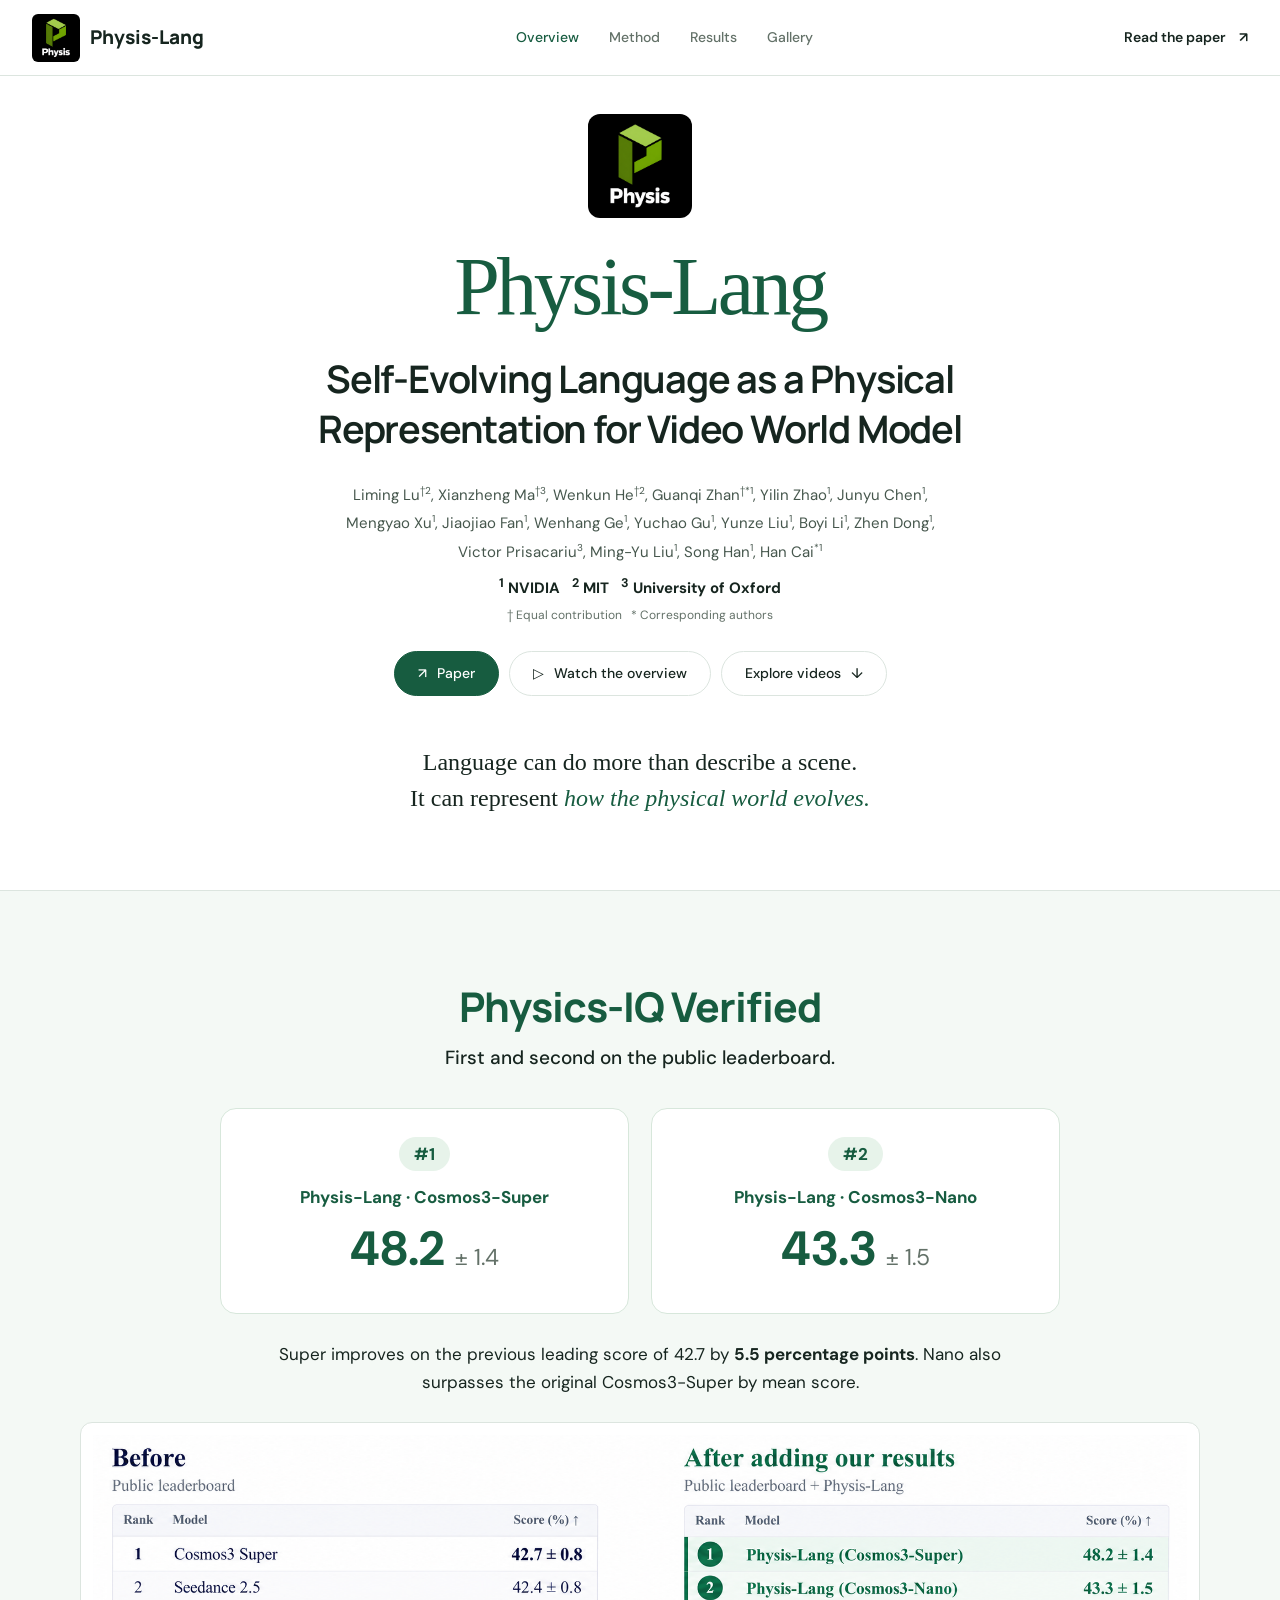
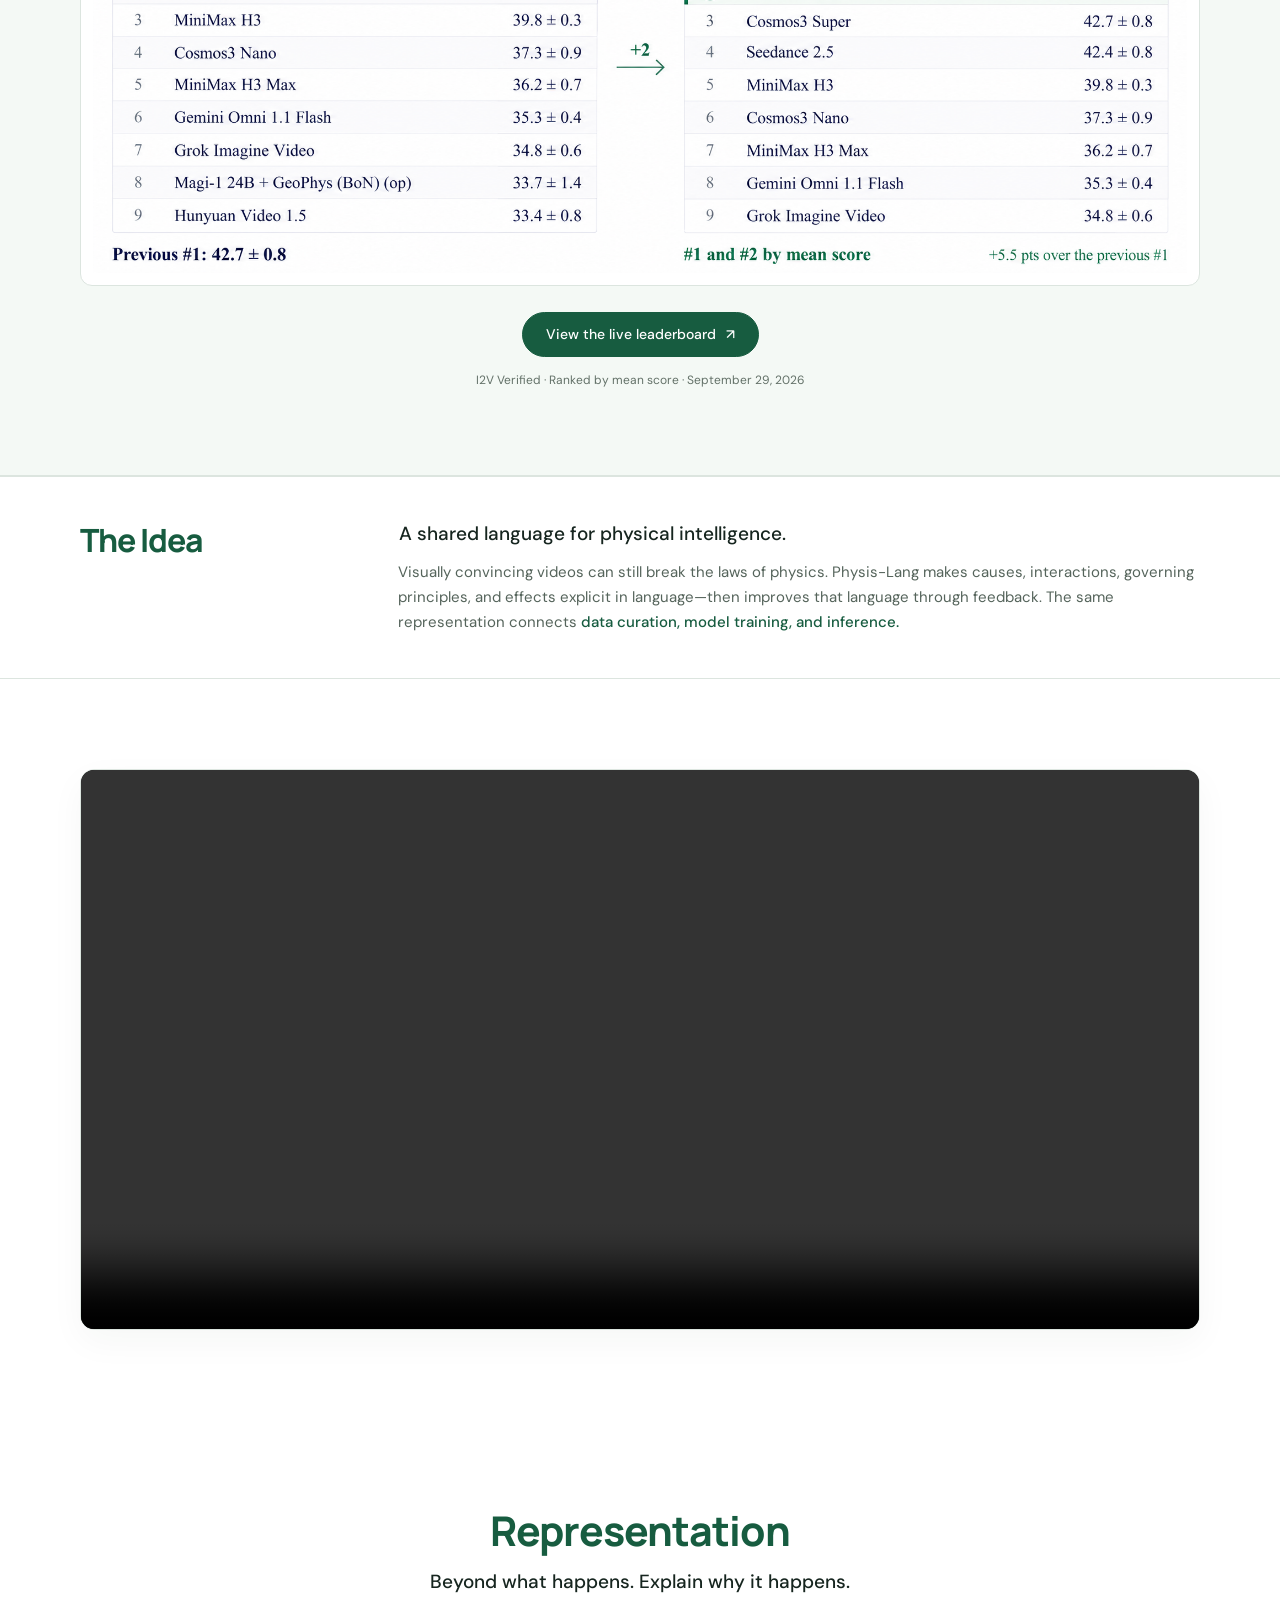
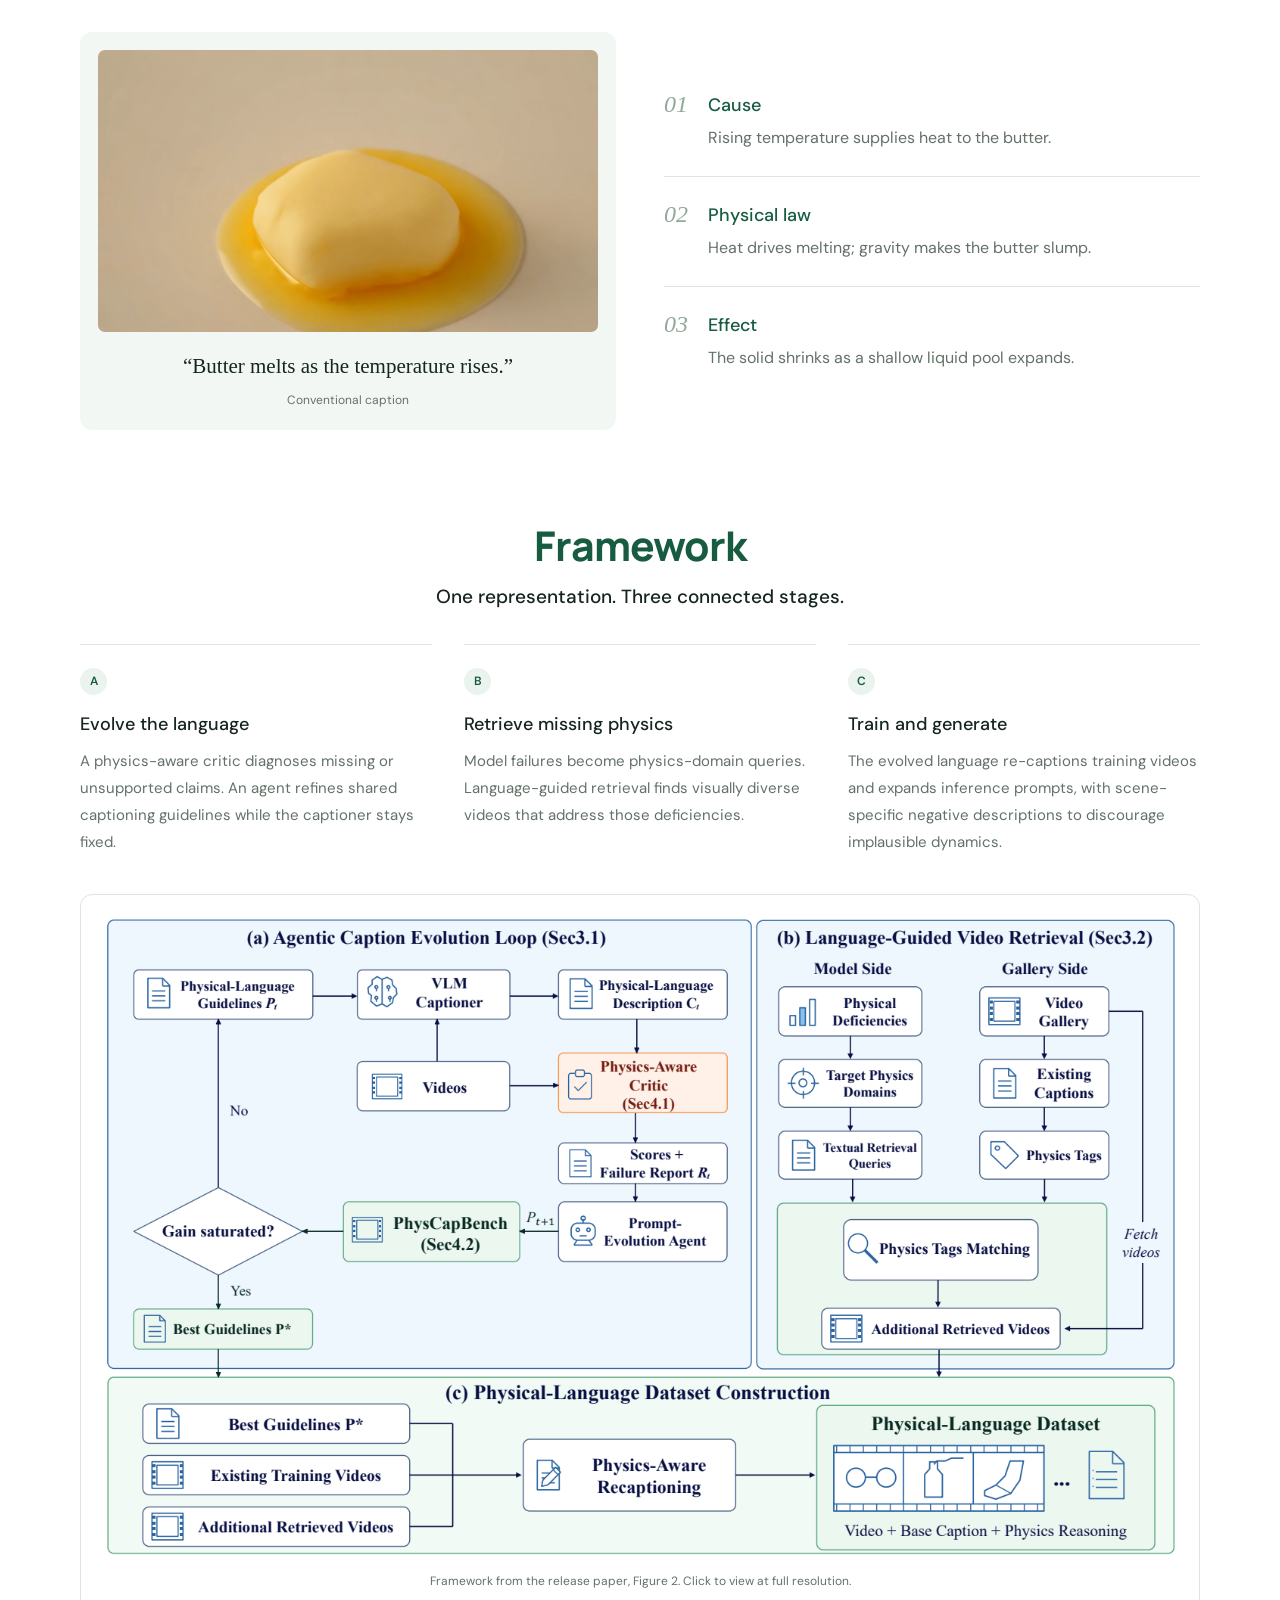
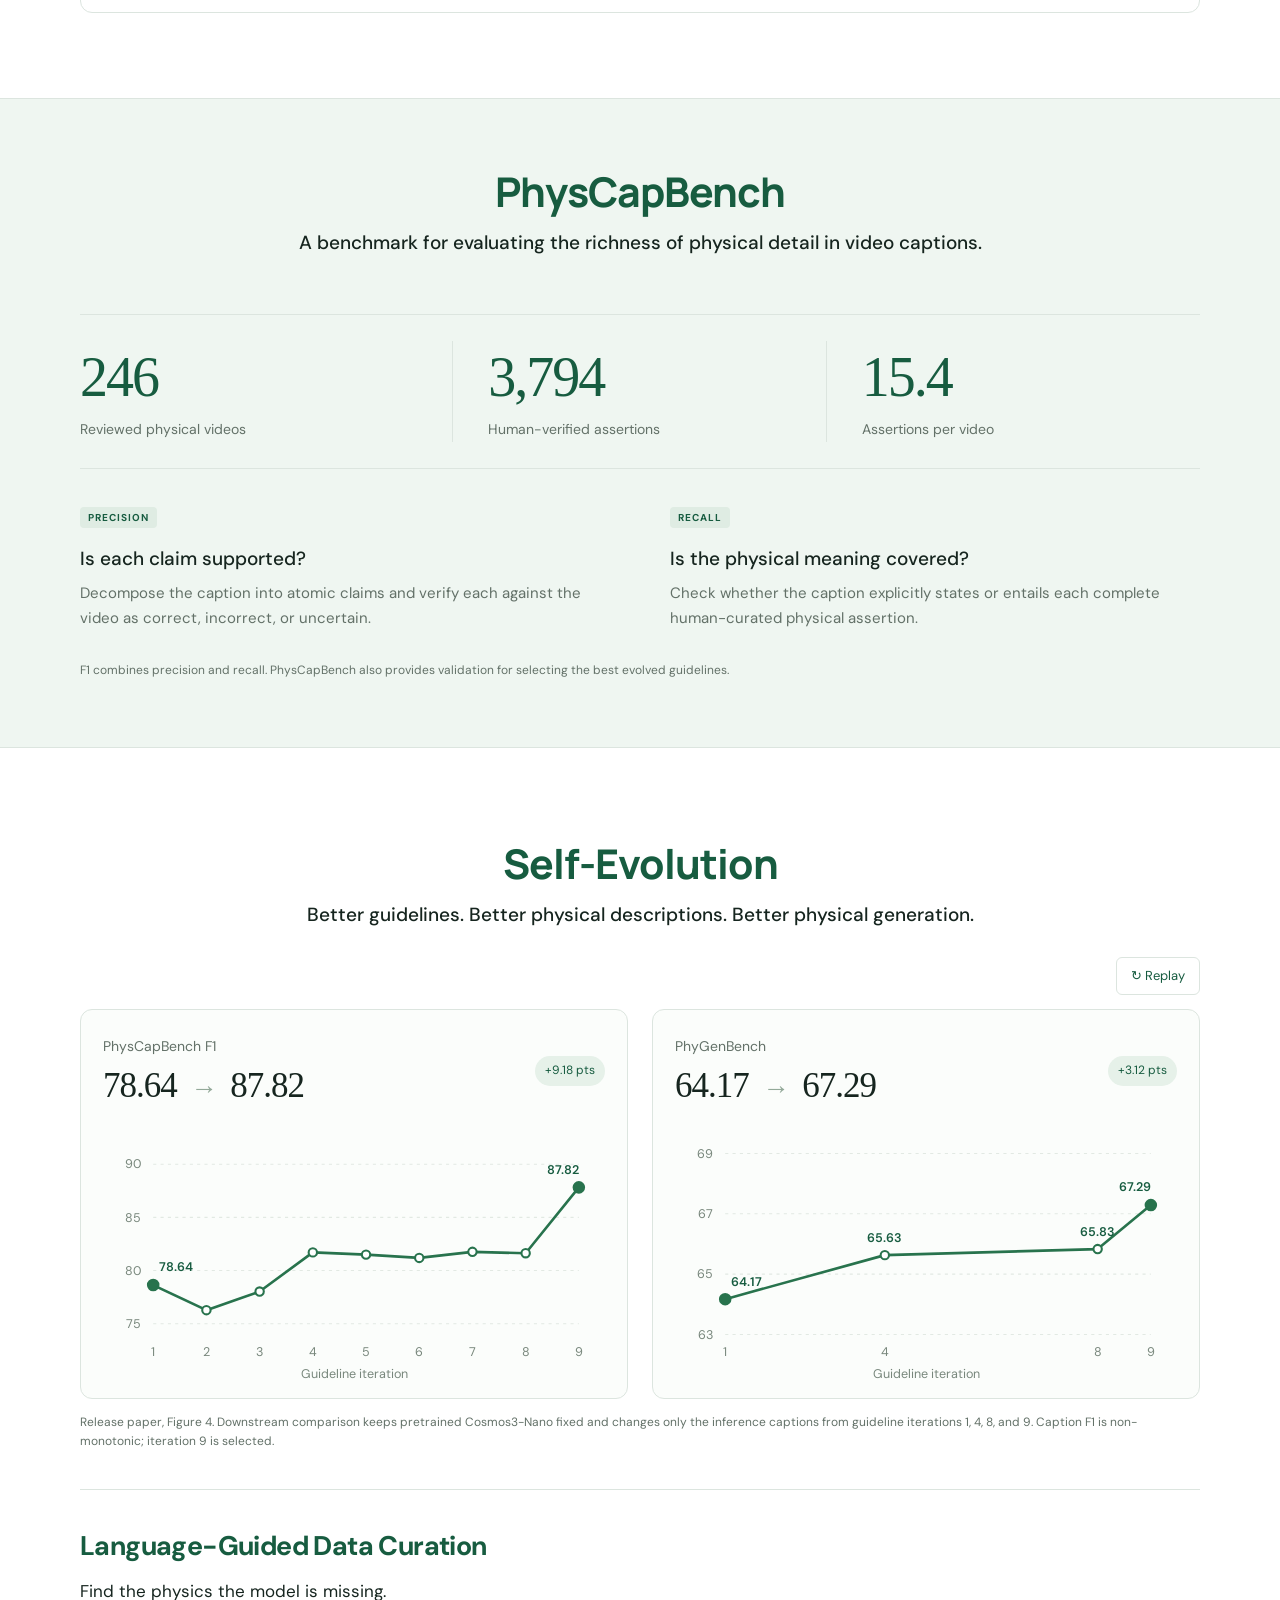
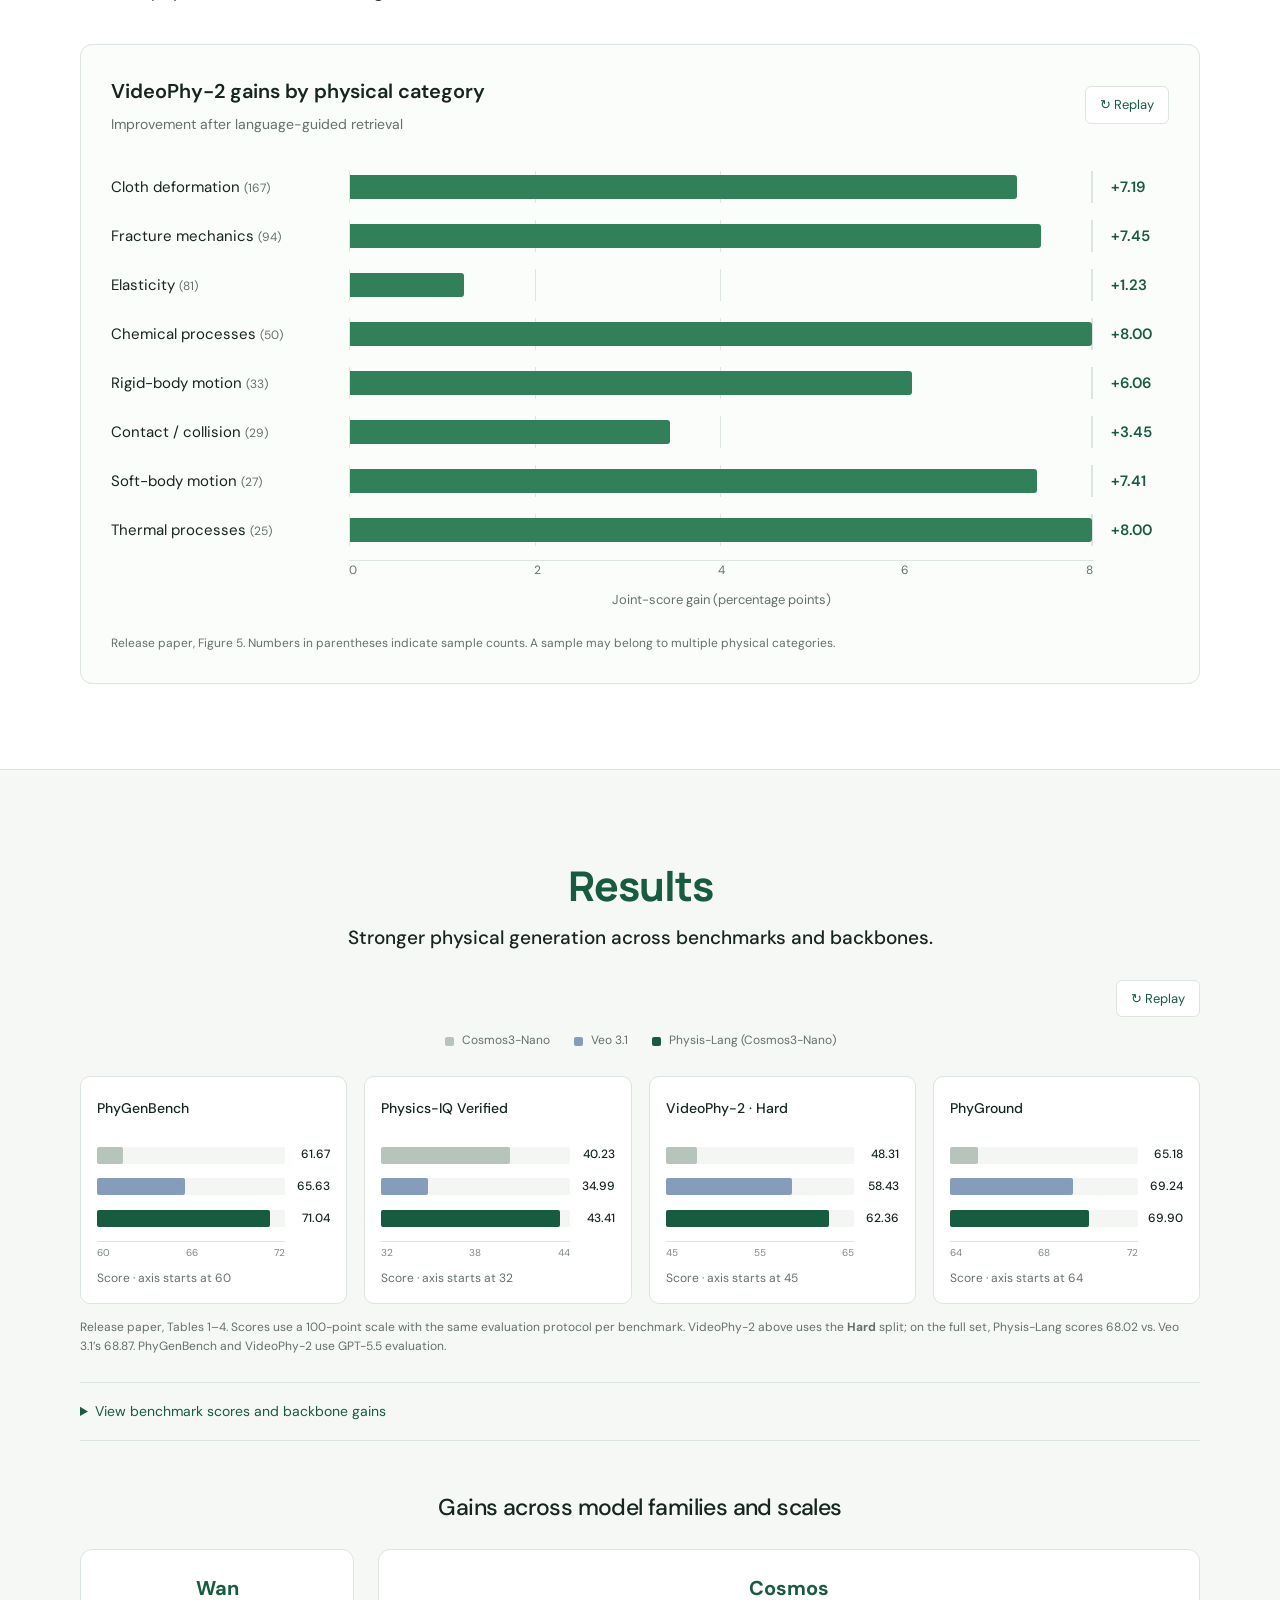
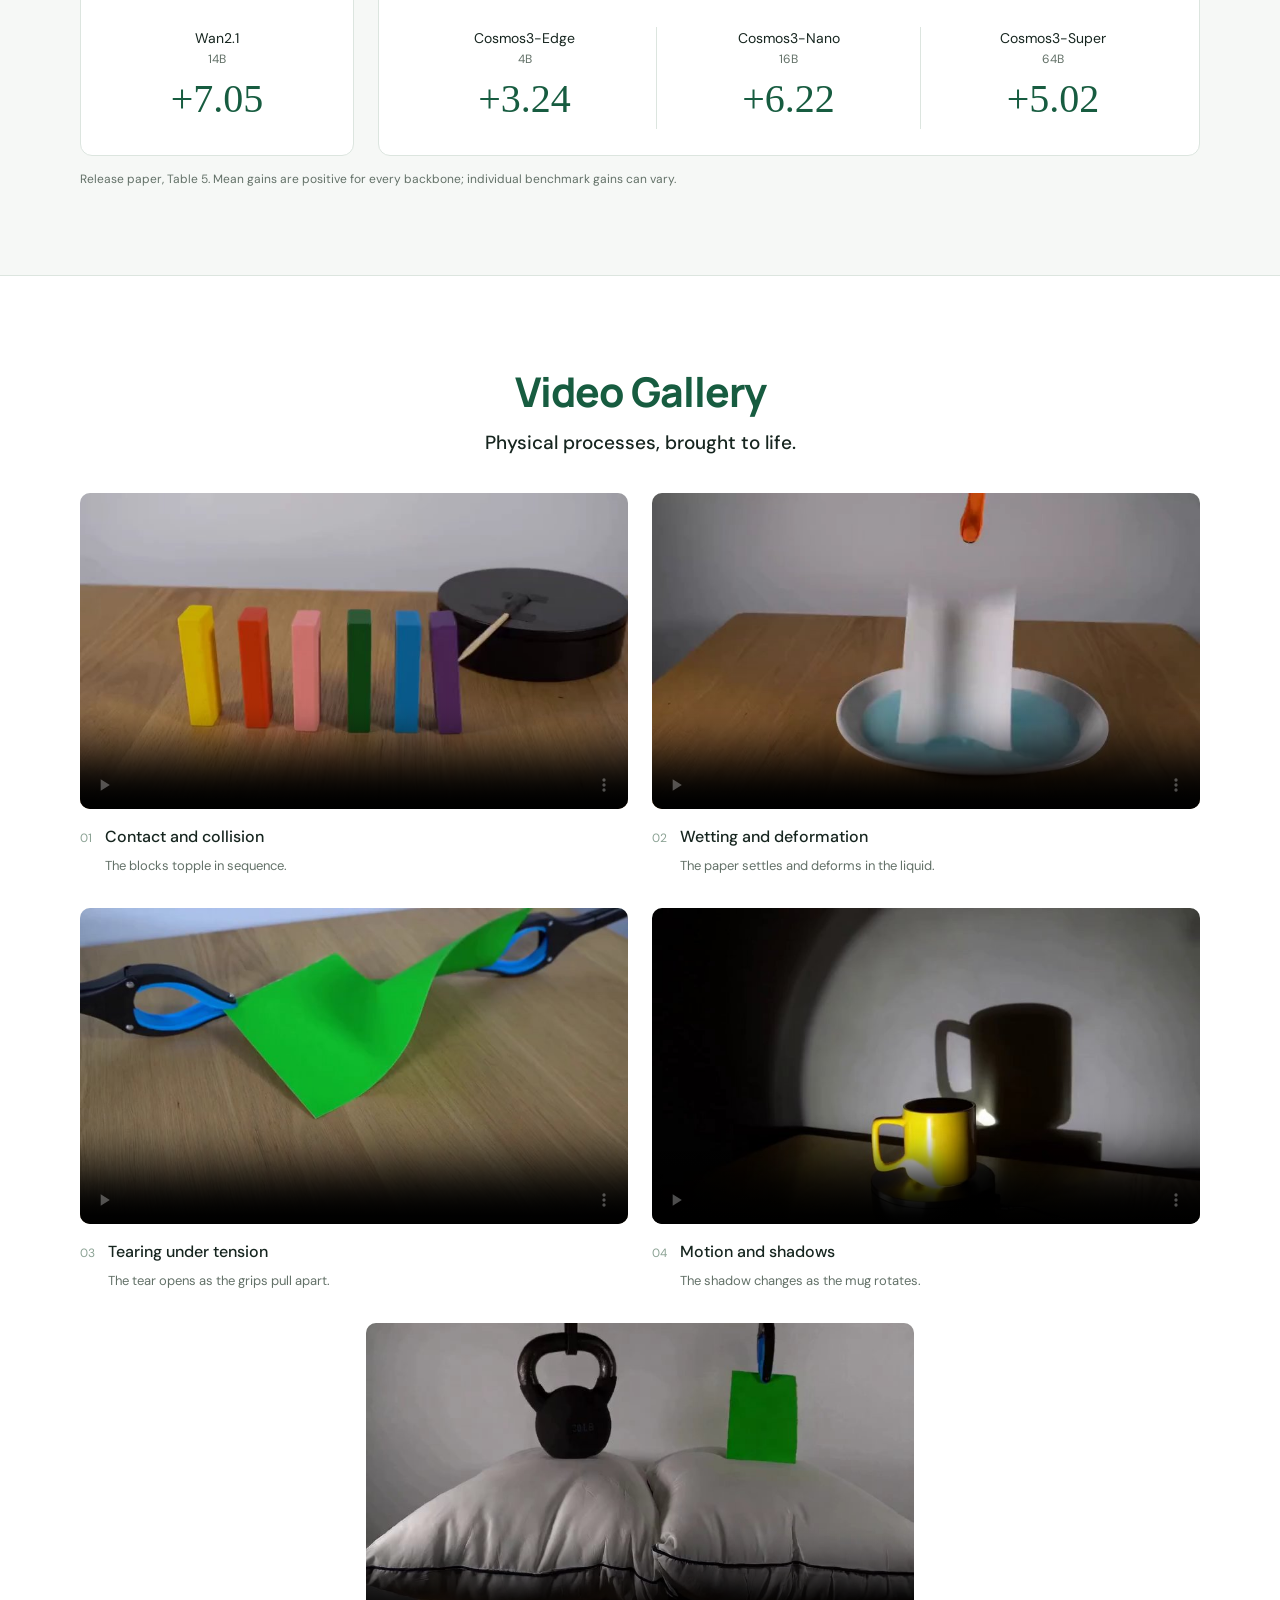
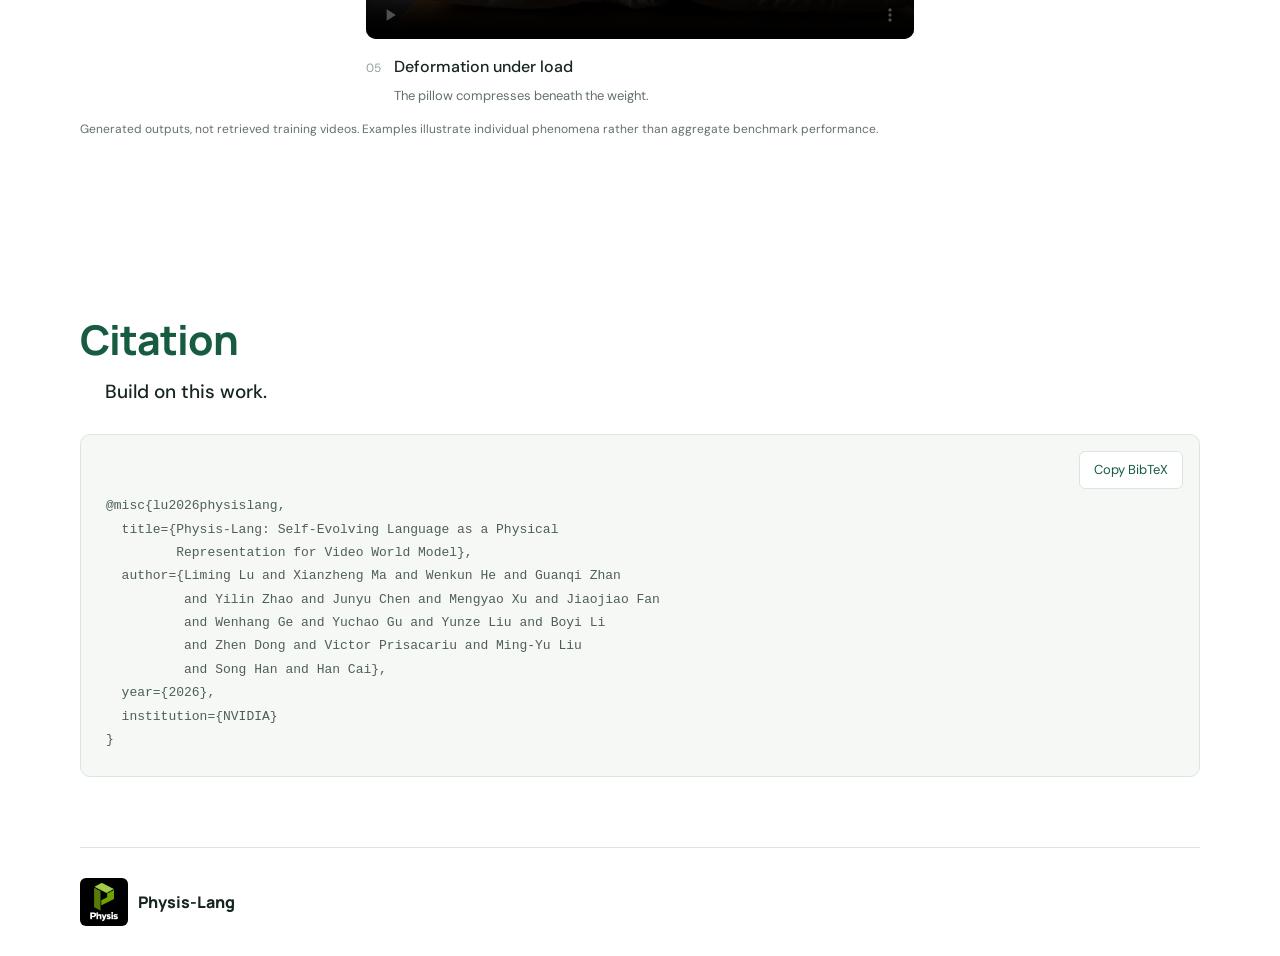
==== index.html @ d587630e "Initialize Physis-Lang project website" ====
<!doctype html>
<html lang="en">
<head>
  <meta charset="utf-8"><meta name="viewport" content="width=device-width,initial-scale=1">
  <title>Physis-Lang | Self-Evolving Language for Video World Models</title>
  <meta name="description" content="Physis-Lang makes physical language a shared, self-evolving representation for data curation, model training, and video generation. Research from NVIDIA.">
  <meta name="theme-color" content="#175c40">
  <link rel="icon" type="image/png" href="assets/physis-logo.png">
  <link rel="stylesheet" href="style.css?v=idea-white-20260929"><script src="site.js?v=mp4-20260929" defer></script>
</head>
<body>
<a class="skip" href="#overview">Skip to content</a>
<header class="topbar"><a class="brand" href="#"><img class="brand-logo" src="assets/physis-logo.png" alt="Physis logo" width="48" height="48"> Physis-Lang</a><nav aria-label="Main navigation"><a href="#overview">Overview</a><a href="#method">Method</a><a href="#results">Results</a><a href="#gallery">Gallery</a></nav><a class="paper-nav" href="assets/Physis-Lang.pdf?v=20260929" target="_blank" rel="noopener">Read the paper <span aria-hidden="true">↗</span></a></header>
<main>
<section class="hero wrap" id="overview">
  <img class="hero-logo" src="assets/physis-logo.png" alt="Physis" width="104" height="104">
  <h1><span>Physis-Lang</span>Self-Evolving Language as a Physical<br class="desktop"> Representation for Video World Model</h1>
  <p class="authors">Liming Lu<sup>†2</sup>, Xianzheng Ma<sup>†3</sup>, Wenkun He<sup>†2</sup>, Guanqi Zhan<sup>†*1</sup>, Yilin Zhao<sup>1</sup>, Junyu Chen<sup>1</sup>,<br class="desktop"> Mengyao Xu<sup>1</sup>, Jiaojiao Fan<sup>1</sup>, Wenhang Ge<sup>1</sup>, Yuchao Gu<sup>1</sup>, Yunze Liu<sup>1</sup>, Boyi Li<sup>1</sup>, Zhen Dong<sup>1</sup>,<br class="desktop"> Victor Prisacariu<sup>3</sup>, Ming-Yu Liu<sup>1</sup>, Song Han<sup>1</sup>, Han Cai<sup>*1</sup></p>
  <p class="affiliation"><sup>1</sup> NVIDIA &nbsp; <sup>2</sup> MIT &nbsp; <sup>3</sup> University of Oxford <span>† Equal contribution &nbsp; * Corresponding authors</span></p>
  <div class="hero-actions"><a class="button primary" href="assets/Physis-Lang.pdf?v=20260929" target="_blank" rel="noopener"><span aria-hidden="true">↗</span> Paper</a><a class="button" href="#demo"><span aria-hidden="true">▷</span> Watch the overview</a><a class="button" href="#gallery">Explore videos <span aria-hidden="true">↓</span></a></div>
  <p class="hero-thesis">Language can do more than describe a scene.<br>It can represent <em>how the physical world evolves.</em></p>
</section>
<section class="leaderboard-band" id="leaderboard"><div class="wrap section">
  <div class="section-heading"><h2>Physics-IQ Verified</h2><p class="section-subtitle">First and second on the public leaderboard.</p></div>
  <div class="leaderboard-scores">
    <article><span class="leaderboard-rank">#1</span><h3>Physis-Lang · Cosmos3-Super</h3><p class="leaderboard-score">48.2 <span>± 1.4</span></p></article>
    <article><span class="leaderboard-rank">#2</span><h3>Physis-Lang · Cosmos3-Nano</h3><p class="leaderboard-score">43.3 <span>± 1.5</span></p></article>
  </div>
  <p class="leaderboard-summary">Super improves on the previous leading score of 42.7 by <strong>5.5 percentage points</strong>. Nano also surpasses the original Cosmos3-Super by mean score.</p>
  <figure class="leaderboard-figure"><a href="assets/leaderboard-comparison.png" target="_blank" rel="noopener" aria-label="Open the full-size leaderboard comparison"><img src="assets/leaderboard-comparison.png" alt="Before and after leaderboard comparison: Physis-Lang Cosmos3-Super scores 48.2 ± 1.4 and Cosmos3-Nano scores 43.3 ± 1.5, taking the top two places ahead of Cosmos3 Super, Seedance 2.5, and MiniMax H3." width="1983" height="793" loading="lazy"></a></figure>
  <div class="leaderboard-link"><a class="button primary" href="https://physics-iq-verified.anates.ai/" target="_blank" rel="noopener">View the live leaderboard <span aria-hidden="true">↗</span></a><p class="caption">I2V Verified · Ranked by mean score · September 29, 2026</p></div>
</div></section>
<section class="intro-band"><div class="wrap intro-grid"><h2>The Idea</h2><div><p class="section-subtitle">A shared language for physical intelligence.</p><p>Visually convincing videos can still break the laws of physics. Physis-Lang makes causes, interactions, governing principles, and effects explicit in language—then improves that language through feedback. The same representation connects <strong>data curation, model training, and inference.</strong></p></div></div></section>

<section class="section wrap" id="demo">
  <div class="demo-player" id="demo-player">
    <video id="demo-video" controls playsinline preload="metadata" style="display:block;width:100%;height:auto;background:#000" aria-label="Physis-Lang demo video">
      <source src="assets/intro_video.mp4" type="video/mp4">
      Your browser does not support embedded video. <a href="assets/intro_video.mp4">Download the demo video</a>.
    </video>
  </div>
</section>

<section class="section wrap" id="method">
  <div class="section-heading"><h2>Representation</h2><p class="section-subtitle">Beyond what happens. <em>Explain why it happens.</em></p></div>
  <div class="reasoning-grid"><div class="reasoning-visual"><img src="assets/derived/ours_f096.jpg" alt="Generated butter softening and spreading as it melts" width="832" height="480" loading="lazy"><p>“Butter melts as the temperature rises.”</p><span>Conventional caption</span></div><div class="reasoning-steps"><article><span class="step-number">01</span><div><h3>Cause</h3><p>Rising temperature supplies heat to the butter.</p></div></article><article><span class="step-number">02</span><div><h3>Physical law</h3><p>Heat drives melting; gravity makes the butter slump.</p></div></article><article><span class="step-number">03</span><div><h3>Effect</h3><p>The solid shrinks as a shallow liquid pool expands.</p></div></article></div></div>
  <div class="method-overview"><div class="section-heading compact"><h2>Framework</h2><p class="section-subtitle">One representation. Three connected stages.</p></div><div class="three-columns"><article><span class="mini-index">A</span><h3>Evolve the language</h3><p>A physics-aware critic diagnoses missing or unsupported claims. An agent refines shared captioning guidelines while the captioner stays fixed.</p></article><article><span class="mini-index">B</span><h3>Retrieve missing physics</h3><p>Model failures become physics-domain queries. Language-guided retrieval finds visually diverse videos that address those deficiencies.</p></article><article><span class="mini-index">C</span><h3>Train and generate</h3><p>The evolved language re-captions training videos and expands inference prompts, with scene-specific negative descriptions to discourage implausible dynamics.</p></article></div>
  <figure class="paper-figure"><a href="assets/method.png" target="_blank" rel="noopener" aria-label="Open full-resolution method figure"><img src="assets/method.png" width="1424" height="850" alt="Physis-Lang method: caption evolution loop, physics-tag retrieval, and dataset construction using the best guidelines" loading="lazy"></a><figcaption>Framework from the release paper, Figure 2. Click to view at full resolution.</figcaption></figure></div>
</section>

<section class="benchmark-band" id="benchmark"><div class="wrap"><div class="benchmark-heading"><div><h2>PhysCapBench</h2><p class="section-subtitle">A benchmark for evaluating the richness of physical detail in video captions.</p></div></div><div class="benchmark-stats"><div><strong>246</strong><span>Reviewed physical videos</span></div><div><strong>3,794</strong><span>Human-verified assertions</span></div><div><strong>15.4</strong><span>Assertions per video</span></div></div><div class="critic-grid"><article><span class="tag">PRECISION</span><h3>Is each claim supported?</h3><p>Decompose the caption into atomic claims and verify each against the video as correct, incorrect, or uncertain.</p></article><article><span class="tag">RECALL</span><h3>Is the physical meaning covered?</h3><p>Check whether the caption explicitly states or entails each complete human-curated physical assertion.</p></article></div><p class="caption">F1 combines precision and recall. PhysCapBench also provides validation for selecting the best evolved guidelines.</p></div></section>

<section class="section wrap" id="evolution"><div class="section-heading"><h2>Self-Evolution</h2><p class="section-subtitle">Better guidelines. Better physical descriptions. Better physical generation.</p></div>
  <div class="chart-replay"><button class="small-button" id="replay-evolution" type="button" aria-label="Replay Self-Evolution charts">↻ Replay</button></div>
  <div class="chart-grid"><article class="chart-card"><div class="chart-heading"><div><p>PhysCapBench F1</p><h3>78.64 <span>→</span> 87.82</h3></div><span class="gain">+9.18 pts</span></div><div id="caption-chart"></div></article><article class="chart-card"><div class="chart-heading"><div><p>PhyGenBench</p><h3>64.17 <span>→</span> 67.29</h3></div><span class="gain">+3.12 pts</span></div><div id="generation-chart"></div></article></div>
  <p class="caption">Release paper, Figure 4. Downstream comparison keeps pretrained Cosmos3-Nano fixed and changes only the inference captions from guideline iterations 1, 4, 8, and 9. Caption F1 is non-monotonic; iteration 9 is selected.</p>
  <div class="retrieval-strip"><div><h3>Language-Guided Data Curation</h3><p class="section-subtitle">Find the physics the model is missing.</p></div></div>
  <figure class="retrieval-chart" id="retrieval-chart">
    <div class="retrieval-chart-heading"><div><h4>VideoPhy-2 gains by physical category</h4><p>Improvement after language-guided retrieval</p></div><button class="small-button" type="button" id="replay-retrieval">↻ Replay</button></div>
    <div class="category-rows">
      <div class="category-row" style="--order:0" aria-label="Cloth deformation, 167 samples: gain 7.19 percentage points"><span>Cloth deformation <small>(167)</small></span><div class="category-track"><i style="--value:89.875%"></i></div><strong>+7.19</strong></div>
      <div class="category-row" style="--order:1" aria-label="Fracture mechanics, 94 samples: gain 7.45 percentage points"><span>Fracture mechanics <small>(94)</small></span><div class="category-track"><i style="--value:93.125%"></i></div><strong>+7.45</strong></div>
      <div class="category-row" style="--order:2" aria-label="Elasticity, 81 samples: gain 1.23 percentage points"><span>Elasticity <small>(81)</small></span><div class="category-track"><i style="--value:15.375%"></i></div><strong>+1.23</strong></div>
      <div class="category-row" style="--order:3" aria-label="Chemical processes, 50 samples: gain 8.00 percentage points"><span>Chemical processes <small>(50)</small></span><div class="category-track"><i style="--value:100%"></i></div><strong>+8.00</strong></div>
      <div class="category-row" style="--order:4" aria-label="Rigid-body motion, 33 samples: gain 6.06 percentage points"><span>Rigid-body motion <small>(33)</small></span><div class="category-track"><i style="--value:75.75%"></i></div><strong>+6.06</strong></div>
      <div class="category-row" style="--order:5" aria-label="Contact and collision, 29 samples: gain 3.45 percentage points"><span>Contact / collision <small>(29)</small></span><div class="category-track"><i style="--value:43.125%"></i></div><strong>+3.45</strong></div>
      <div class="category-row" style="--order:6" aria-label="Soft-body motion, 27 samples: gain 7.41 percentage points"><span>Soft-body motion <small>(27)</small></span><div class="category-track"><i style="--value:92.625%"></i></div><strong>+7.41</strong></div>
      <div class="category-row" style="--order:7" aria-label="Thermal processes, 25 samples: gain 8.00 percentage points"><span>Thermal processes <small>(25)</small></span><div class="category-track"><i style="--value:100%"></i></div><strong>+8.00</strong></div>
    </div>
    <div class="category-axis" aria-hidden="true"><span>0</span><span>2</span><span>4</span><span>6</span><span>8</span></div>
    <p class="category-axis-label">Joint-score gain (percentage points)</p>
    <figcaption>Release paper, Figure 5. Numbers in parentheses indicate sample counts. A sample may belong to multiple physical categories.</figcaption>
  </figure>
</section>

<section class="results-band" id="results"><div class="wrap section"><div class="section-heading"><h2>Results</h2><p class="section-subtitle">Stronger physical generation across benchmarks and backbones.</p></div>
  <div class="chart-replay"><button class="small-button" id="replay-results" type="button" aria-label="Replay Results charts">↻ Replay</button></div>
  <div class="result-legend"><span><i class="legend-baseline"></i>Cosmos3-Nano</span><span><i class="legend-veo"></i>Veo 3.1</span><span><i class="legend-ours"></i>Physis-Lang (Cosmos3-Nano)</span></div><div class="result-bars" id="result-bars"></div>
  <p class="caption">Release paper, Tables 1–4. Scores use a 100-point scale with the same evaluation protocol per benchmark. VideoPhy-2 above uses the <strong>Hard</strong> split; on the full set, Physis-Lang scores 68.02 vs. Veo 3.1’s 68.87. PhyGenBench and VideoPhy-2 use GPT-5.5 evaluation.</p>
  <details class="results-details"><summary>View benchmark scores and backbone gains</summary><div class="table-scroll"><table><caption>Physical generation benchmark scores · higher is better</caption><thead><tr><th scope="col">Model</th><th scope="col">PhyGenBench</th><th scope="col">Physics-IQ<br>Verified</th><th scope="col">VideoPhy-2<br>All / Hard</th><th scope="col">PhyGround</th></tr></thead><tbody><tr><th scope="row">Cosmos3-Nano</th><td>61.67</td><td>40.23</td><td>60.41 / 48.31</td><td>65.18</td></tr><tr><th scope="row">Veo 3.1</th><td>65.63</td><td>34.99</td><td>68.87 / 58.43</td><td>69.24</td></tr><tr class="highlight"><th scope="row">Physis-Lang (Cosmos3-Nano)</th><td>71.04</td><td>43.41</td><td>68.02 / 62.36</td><td>69.90</td></tr></tbody></table></div></details>
  <div class="backbone-heading"><h3>Gains across model families and scales</h3></div><div class="backbone-families"><section class="model-family wan-family" aria-labelledby="wan-family-title"><h4 id="wan-family-title">Wan</h4><div class="family-models"><div><span>Wan2.1</span><small>14B</small><strong>+7.05</strong></div></div></section><section class="model-family cosmos-family" aria-labelledby="cosmos-family-title"><h4 id="cosmos-family-title">Cosmos</h4><div class="family-models"><div><span>Cosmos3-Edge</span><small>4B</small><strong>+3.24</strong></div><div><span>Cosmos3-Nano</span><small>16B</small><strong>+6.22</strong></div><div><span>Cosmos3-Super</span><small>64B</small><strong>+5.02</strong></div></div></section></div><p class="caption">Release paper, Table 5. Mean gains are positive for every backbone; individual benchmark gains can vary.</p>
</div></section>

<section class="section wrap" id="gallery"><div class="section-heading"><h2>Video Gallery</h2><p class="section-subtitle">Physical processes, brought to life.</p></div><div class="gallery-grid">
<figure><video controls muted playsinline loop preload="metadata" poster="assets/gallery-1.jpg" src="assets/showcase/Ours_Cosmos3-Nano_12.mp4" aria-label="Generated sequential contact and collision of wooden blocks"></video><figcaption><span class="gallery-index">01</span><div><h3>Contact and collision</h3><p>The blocks topple in sequence.</p></div></figcaption></figure>
<figure><video controls muted playsinline loop preload="metadata" poster="assets/gallery-2.jpg" src="assets/showcase/Ours_Cosmos3-Nano_14.mp4" aria-label="Generated paper wetting and deforming in liquid"></video><figcaption><span class="gallery-index">02</span><div><h3>Wetting and deformation</h3><p>The paper settles and deforms in the liquid.</p></div></figcaption></figure>
<figure><video controls muted playsinline loop preload="metadata" poster="assets/gallery-3.jpg" src="assets/showcase/Ours_Cosmos3-Super_15.mp4" aria-label="Generated green paper tearing as two grips pull apart"></video><figcaption><span class="gallery-index">03</span><div><h3>Tearing under tension</h3><p>The tear opens as the grips pull apart.</p></div></figcaption></figure>
<figure><video controls muted playsinline loop preload="metadata" poster="assets/gallery-4.jpg" src="assets/showcase/Ours_Cosmos3-Super_16.mp4" aria-label="Generated shadow moving as a yellow mug rotates"></video><figcaption><span class="gallery-index">04</span><div><h3>Motion and shadows</h3><p>The shadow changes as the mug rotates.</p></div></figcaption></figure>
<figure><video controls muted playsinline loop preload="metadata" poster="assets/gallery-5.jpg" src="assets/showcase/Ours_Wan2.1-14B_18.mp4" aria-label="Generated pillow compression under a kettlebell"></video><figcaption><span class="gallery-index">05</span><div><h3>Deformation under load</h3><p>The pillow compresses beneath the weight.</p></div></figcaption></figure>
</div><p class="caption">Generated outputs, not retrieved training videos. Examples illustrate individual phenomena rather than aggregate benchmark performance.</p></section>

<section class="section wrap citation-section" id="citation"><div class="section-heading compact"><h2>Citation</h2><p class="section-subtitle">Build on this work.</p></div><div class="citation-box"><button class="small-button" id="copy-citation" type="button">Copy BibTeX</button><pre id="bibtex">@misc{lu2026physislang,
  title={Physis-Lang: Self-Evolving Language as a Physical
         Representation for Video World Model},
  author={Liming Lu and Xianzheng Ma and Wenkun He and Guanqi Zhan
          and Yilin Zhao and Junyu Chen and Mengyao Xu and Jiaojiao Fan
          and Wenhang Ge and Yuchao Gu and Yunze Liu and Boyi Li
          and Zhen Dong and Victor Prisacariu and Ming-Yu Liu
          and Song Han and Han Cai},
  year={2026},
  institution={NVIDIA}
}</pre><span id="copy-status" class="sr-only" role="status"></span></div></section>
</main>
<footer class="wrap"><a class="brand" href="#"><img class="brand-logo" src="assets/physis-logo.png" alt="Physis logo" width="48" height="48"> Physis-Lang</a></footer>
</body></html>
---- style.css ----
@import url('https://fonts.googleapis.com/css2?family=DM+Sans:wght@400;500;600;700&family=Manrope:wght@400;500;600;650;700;750;800&display=swap');
:root{--ink:#16251f;--green:#175c40;--bright:#76b900;--soft:#f2f7f4;--muted:#637168;--line:#dce5df;--serif:Georgia,'Times New Roman',serif}
*{box-sizing:border-box}html{scroll-behavior:smooth;scroll-padding-top:90px}body{margin:0;background:#fff;color:var(--ink);font-family:'DM Sans',Arial,sans-serif;font-size:17px;line-height:1.65}a{color:inherit}button,input{font:inherit}button,a{-webkit-tap-highlight-color:transparent}button{cursor:pointer}a:focus-visible,button:focus-visible,input:focus-visible{outline:3px solid #72a77c;outline-offset:5px}.wrap{width:min(1120px,calc(100% - 64px));margin-inline:auto}.skip{position:fixed;top:-100px;z-index:100;background:white;padding:12px}.skip:focus{top:0}.topbar{height:76px;display:flex;align-items:center;justify-content:space-between;padding:0 max(32px,calc((100vw - 1280px)/2));border-bottom:1px solid var(--line);background:#ffffffef;backdrop-filter:blur(12px);position:sticky;top:0;z-index:20;gap:22px}.brand{display:flex;align-items:center;gap:10px;font-family:Manrope,Arial,sans-serif;font-weight:800;font-size:19px;text-decoration:none;white-space:nowrap}.brand-icon{width:30px;height:30px;border-radius:8px;color:white;background:var(--green);font:27px/28px var(--serif);text-align:center}.topbar nav{display:flex;gap:30px;font-size:14px;font-weight:500}.topbar nav a{text-decoration:none;color:var(--muted)}.topbar nav a:hover,.topbar nav a.active{color:var(--green)}.paper-nav{font-size:14px;font-weight:600;text-decoration:none;white-space:nowrap}.paper-nav span{margin-left:10px}.hero{padding:64px 0 48px;text-align:center}.eyebrow{font-size:12px;font-weight:700;letter-spacing:.18em;color:var(--green);margin:0 0 20px}.hero h1{font-family:Manrope,Arial,sans-serif;font-size:clamp(26px,3vw,38px);font-weight:650;letter-spacing:-1.2px;line-height:1.32;margin:0}.hero h1>span{display:block;color:var(--green);font-family:var(--serif);font-size:clamp(58px,7vw,82px);font-weight:normal;letter-spacing:-3.5px;line-height:1.15;margin-bottom:19px}.authors{font-size:15px;line-height:1.9;margin:27px auto 7px;max-width:980px;color:#46574d}.authors sup{font-size:10px}.affiliation{font-size:15px;font-weight:700;margin:6px 0 25px}.affiliation span{display:block;font-weight:400;font-size:12px;color:var(--muted);margin-top:5px}.hero-actions{display:flex;gap:10px;justify-content:center;flex-wrap:wrap}.button{display:inline-flex;gap:10px;align-items:center;justify-content:center;border:1px solid var(--line);border-radius:30px;padding:10px 23px;text-decoration:none;font-size:14px;font-weight:500;transition:background .2s,transform .2s;background:white}.button:hover{background:var(--soft);transform:translateY(-2px)}.button.primary{background:var(--green);border-color:var(--green);color:white}.button.primary:hover{background:#104b33}.hero-thesis{font-size:24px;font-family:var(--serif);line-height:1.5;margin:48px 0 26px}.hero-thesis em{font-weight:normal;color:var(--green)}.comparison{border:1px solid var(--line);border-radius:16px;overflow:hidden;text-align:left;box-shadow:0 12px 40px #16382208}.comparison-grid{display:grid;grid-template-columns:1fr 1fr;gap:1px;background:var(--line)}figure{margin:0}.comparison figure{background:#fafbf9;padding:18px}.comparison figure.ours{background:var(--soft)}.comparison figcaption{display:flex;align-items:center;gap:13px;margin-bottom:14px;font-size:14px}.tag{font-size:10px;letter-spacing:.1em;background:#e7ebe7;color:#526357;padding:4px 8px;border-radius:4px;font-weight:700}.ours .tag{color:var(--green);background:#dceee1}.comparison video{width:100%;display:block;aspect-ratio:16/9;object-fit:cover;border-radius:6px;background:#eee}.comparison figure p{font-size:14px;text-align:center;margin:12px 0 0;color:#667166}.comparison figure.ours p{color:var(--green)}.comparison-bottom{display:flex;align-items:center;justify-content:space-between;padding:17px 22px;gap:18px}.comparison-bottom p{font-size:15px;margin:0;font-family:var(--serif);font-style:italic}.comparison-bottom p span{font-family:'DM Sans',Arial,sans-serif;font-size:12px;display:block;color:var(--muted);font-style:normal}.small-button{border:1px solid var(--line);border-radius:6px;background:white;color:var(--green);padding:7px 14px;font-size:13px;white-space:nowrap}.small-button:hover{background:var(--soft)}.caption{color:var(--muted);font-size:12px;line-height:1.6;margin:14px 0 0}footer{border-top:1px solid var(--line);display:flex;justify-content:space-between;align-items:center;gap:20px;padding:30px 0!important;margin-top:70px!important}footer p{font-size:12px;color:var(--muted)}footer .brand{font-size:16px}section[id]{scroll-margin-top:85px}
@media(max-width:700px){.wrap{width:calc(100% - 36px)}.topbar{padding:0 18px;height:64px}.topbar nav{display:none}.brand{font-size:16px}.paper-nav{font-size:12px}.hero{padding-top:38px}.desktop{display:none}.hero h1{font-size:26px;letter-spacing:-.6px}.hero h1>span{font-size:62px}.authors{font-size:13px;line-height:1.8}.hero-thesis{font-size:21px;margin-top:32px}.comparison-grid{grid-template-columns:1fr}.comparison figcaption{font-size:12px}.comparison-bottom{flex-wrap:wrap}.caption{font-size:12px}.hero-actions .button{padding:9px 16px;font-size:13px}footer{flex-direction:column;align-items:flex-start;gap:2px}footer p{margin:4px 0}}
.section{padding-top:90px;padding-bottom:85px}.section-heading{max-width:850px;margin:0 auto 36px;text-align:center}.section-heading h2,h2{font-family:Manrope,Arial,sans-serif;font-weight:650;font-size:clamp(27px,3.1vw,39px);line-height:1.25;letter-spacing:-1.2px;margin:0 0 18px}h2 em{font-family:var(--serif);font-weight:400;color:var(--green)}.section-heading p:not(.eyebrow){max-width:730px;margin:0 auto;color:var(--muted);font-size:16px;line-height:1.8}.section-heading .eyebrow{margin-bottom:15px}.compact{margin-bottom:28px}.intro-band{background:#fff;border-block:1px solid var(--line);padding:43px 0}.intro-grid{display:grid;grid-template-columns:1fr 3fr;gap:50px}.intro-grid>.eyebrow{padding-top:9px}.intro-grid h2{font-size:28px;letter-spacing:-.8px}.intro-grid p:not(.eyebrow){font-size:17px;color:#55645b;margin:0}.intro-grid strong{color:var(--green);font-weight:500}.demo-player{border:1px solid var(--line);border-radius:14px;overflow:hidden;box-shadow:0 12px 35px #1a39200a;background:white}.demo-screen{aspect-ratio:16/9;background:white;position:relative}.demo-screen iframe{border:0;position:absolute;inset:0;width:100%;height:100%}.demo-controls{display:flex;align-items:center;padding:13px 18px;gap:16px;background:#f7f9f7;border-top:1px solid var(--line)}.demo-controls>button:first-child{min-width:98px}.demo-controls input{accent-color:var(--green);flex:1;min-width:50px}.demo-controls output{font-variant-numeric:tabular-nums;font-size:12px;white-space:nowrap;color:var(--muted)}.icon-button{border:none;background:transparent;font-size:26px;line-height:1;color:var(--green);padding:4px}.demo-player:fullscreen{display:flex;flex-direction:column;justify-content:center;background:#111}.demo-player:fullscreen .demo-screen{width:100%;height:calc(100% - 68px);aspect-ratio:auto}.chapters{display:grid;grid-template-columns:repeat(6,1fr);gap:10px;margin-top:16px}.chapters button{border:none;border-top:2px solid var(--line);background:transparent;text-align:left;font-size:12px;color:var(--green);padding:12px 4px;line-height:1.7}.chapters button span{display:block;color:var(--muted);font-size:12px}.chapters button:hover{border-color:var(--green)}.reasoning-grid{display:grid;grid-template-columns:1fr 1fr;gap:48px;align-items:center}.reasoning-visual{background:var(--soft);padding:18px;border-radius:12px;text-align:center}.reasoning-visual img{width:100%;height:auto;display:block;border-radius:7px;aspect-ratio:16/9;object-fit:cover}.reasoning-visual p{font-family:var(--serif);font-size:21px;line-height:1.4;margin:20px 0 3px}.reasoning-visual>span{font-size:12px;color:var(--muted)}.reasoning-steps article{display:flex;gap:20px;padding:24px 0;border-bottom:1px solid var(--line)}.reasoning-steps article:last-child{border:none}.step-number{font:italic 24px var(--serif);color:#91a89a}.reasoning-steps h3{margin:0 0 5px;font-size:18px;font-weight:500;color:var(--green)}.reasoning-steps p{margin:0;color:var(--muted);font-size:16px}.method-overview{margin-top:90px}.three-columns{display:grid;grid-template-columns:repeat(3,1fr);gap:32px;margin:32px 0}.three-columns article{border-top:1px solid var(--line);padding-top:20px}.mini-index{font-size:12px;color:var(--green);font-weight:600;display:inline-grid;place-items:center;background:#eaf3ed;border-radius:50%;width:27px;height:27px}.three-columns h3{font-size:18px;font-weight:500;margin:15px 0 8px}.three-columns p{font-size:15px;color:var(--muted);margin:0;line-height:1.8}.paper-figure{border:1px solid var(--line);padding:20px;border-radius:12px;margin-top:38px}.paper-figure img{width:100%;height:auto;display:block}.paper-figure figcaption{text-align:center;font-size:12px;color:var(--muted);margin-top:14px}.benchmark-band{background:#123e2e;color:#fff;padding:67px 0}.benchmark-band .eyebrow{color:#b3d2b9}.benchmark-heading{display:grid;grid-template-columns:1.2fr 1fr;gap:60px;align-items:center}.benchmark-heading>p{font-size:16px;color:#c2d4c8;margin:0}.benchmark-stats{display:grid;grid-template-columns:repeat(3,1fr);margin-top:44px;border-block:1px solid #ffffff29;padding:26px 0}.benchmark-stats>div{padding-left:35px;border-right:1px solid #ffffff29}.benchmark-stats>div:first-child{padding-left:0}.benchmark-stats>div:last-child{border:none}.benchmark-stats strong{display:block;font-family:var(--serif);font-weight:400;font-size:56px;letter-spacing:-2px;line-height:1.3}.benchmark-stats span{font-size:14px;color:#c2d4c8}.critic-grid{display:grid;grid-template-columns:1fr 1fr;gap:60px;margin-top:32px}.critic-grid .tag{background:#ffffff15;color:#c5e0cb}.critic-grid h3{font-size:19px;font-weight:500;margin:14px 0 7px}.critic-grid p{font-size:15px;color:#bfd2c5;margin:0}.benchmark-band .caption{color:#b8cdbf;margin-top:30px}.chart-grid{display:grid;grid-template-columns:1fr 1fr;gap:24px}.chart-card{padding:25px 22px 12px;border:1px solid var(--line);border-radius:12px;background:#fbfdfb}.chart-heading{display:flex;justify-content:space-between;gap:12px;align-items:center}.chart-heading p{font-size:14px;color:var(--muted);margin:0 0 7px}.chart-heading h3{font-family:var(--serif);font-size:35px;letter-spacing:-1px;font-weight:normal;margin:0;line-height:1.2}.chart-heading h3 span{color:#93a999;font-size:27px;margin:0 6px}.gain{color:var(--green);background:#e6f1e9;border-radius:20px;font-size:12px;white-space:nowrap;padding:5px 10px}.chart-card svg{width:100%;height:auto;display:block;margin-top:12px}.retrieval-strip{display:grid;grid-template-columns:1.6fr 1fr;border-top:1px solid var(--line);margin-top:38px;padding-top:34px;gap:35px;align-items:center}.retrieval-strip .eyebrow{margin-bottom:10px}.retrieval-strip h3{font-size:24px;font-weight:500;letter-spacing:-.6px;margin:0 0 8px}.retrieval-strip p:not(.eyebrow){font-size:15px;color:var(--muted);margin:0}.retrieval-gain{border-left:1px solid var(--line);padding-left:34px}.retrieval-gain strong{display:block;font:48px/1.25 var(--serif);color:var(--green)}.retrieval-gain span{font-size:14px;display:block}.retrieval-gain small{font-size:12px;color:var(--muted);line-height:1.5;display:block;margin-top:5px}.results-band{background:#f6f8f6;border-block:1px solid var(--line)}.result-legend{display:flex;flex-wrap:wrap;gap:24px;justify-content:center;margin-bottom:25px}.result-legend span{display:flex;gap:8px;align-items:center;font-size:12px;color:var(--muted)}.result-legend i{width:9px;height:9px;border-radius:2px}.legend-baseline{background:#b6c4bb}.legend-veo{background:#859dbb}.legend-ours{background:var(--green)}.result-bars{display:grid;grid-template-columns:repeat(4,1fr);gap:17px}.result-panel{background:#fff;border:1px solid var(--line);padding:20px 16px 16px;border-radius:10px}.result-panel h3{font-size:14px;font-weight:500;margin:0 0 23px;min-height:25px}.score-row{display:flex;align-items:center;gap:7px;margin:12px 0}.score-track{height:17px;flex:1;background:#f3f6f3;border-radius:2px;position:relative}.score-fill{height:100%;border-radius:2px}.score-row b{width:38px;font-size:12px;font-weight:500;font-variant-numeric:tabular-nums;text-align:right}.score-scale{display:flex;justify-content:space-between;font-size:10px;color:#7b887e;margin-right:45px;border-top:1px solid var(--line);padding-top:3px}.results-details{margin-top:25px;border-top:1px solid var(--line);border-bottom:1px solid var(--line)}.results-details summary{font-size:14px;color:var(--green);padding:17px 0;cursor:pointer}.table-scroll{overflow-x:auto}table{border-collapse:collapse;width:100%;font-size:14px;white-space:nowrap}caption{text-align:left;font-size:13px;color:var(--muted);padding:8px 0 15px}th,td{text-align:right;padding:15px 17px;border-bottom:1px solid var(--line);font-weight:400}thead th{color:var(--muted);font-size:12px}th:first-child{text-align:left}.highlight{background:#eaf3ed;color:var(--green)}.highlight th,.highlight td{font-weight:600}.backbone-heading{text-align:center;margin:48px 0 22px}.backbone-heading h3{font-size:23px;font-weight:500;letter-spacing:-.6px;margin:0 0 5px}.backbone-heading p{color:var(--muted);font-size:14px;margin:0}.backbone-grid{display:grid;grid-template-columns:repeat(4,1fr);border:1px solid var(--line);border-radius:10px;padding:22px 0;background:#fff}.backbone-grid>div{text-align:center;border-right:1px solid var(--line);padding:0 10px}.backbone-grid>div:last-child{border:none}.backbone-grid span{display:block;font-size:14px}.backbone-grid small{font-size:12px;color:var(--muted);display:block}.backbone-grid strong{font:40px/1.5 var(--serif);color:var(--green)}.gallery-grid{display:grid;grid-template-columns:repeat(2,1fr);gap:32px 24px}.gallery-grid figure:last-child{grid-column:1/-1;max-width:548px;width:100%;justify-self:center}.gallery-grid video{width:100%;aspect-ratio:832/480;border-radius:10px;display:block;background:#edf1ed}.gallery-grid figcaption{display:flex;gap:13px;align-items:baseline;margin-top:15px}.gallery-index{font-size:12px;color:#8ba294}.gallery-grid h3{font-size:16px;margin:0 0 4px;font-weight:500}.gallery-grid p{font-size:13px;margin:0;color:var(--muted)}.physthinker{display:grid;grid-template-columns:1fr 1fr;gap:60px;padding:45px!important;background:var(--soft);border:1px solid var(--line);border-radius:15px}.physthinker p:not(.eyebrow){font-size:15px;color:var(--muted)}.text-link{color:var(--green);font-size:14px;font-weight:500;text-decoration:none;border-bottom:1px solid #a5bfaf;padding-bottom:4px}.text-link span{margin-left:10px}.thinker-stats article{border-bottom:1px solid var(--line);padding:14px 0}.thinker-stats article:first-child{padding-top:0}.thinker-stats article>span{font-size:13px;color:var(--muted);display:block}.thinker-stats strong{font:36px var(--serif);color:var(--green)}.thinker-stats strong small{font:14px 'DM Sans',Arial,sans-serif}.thinker-stats article p{margin:4px 0 0;font-size:13px!important}.thinker-stats .caption{font-size:12px!important}.citation-section{padding-bottom:0}.citation-section .section-heading{text-align:left;margin-left:0}.citation-box{background:#f6f8f6;border:1px solid var(--line);border-radius:10px;padding:25px;position:relative}.citation-box>button{position:absolute;right:16px;top:16px}.citation-box pre{overflow-x:auto;font-size:13px;line-height:1.8;margin:34px 0 0;color:#4d6054;tab-size:2}.sr-only{position:absolute!important;width:1px;height:1px;padding:0;margin:-1px;overflow:hidden;clip:rect(0,0,0,0);white-space:nowrap;border:0}button:disabled{cursor:wait;opacity:.55}
@media(max-width:950px){.result-bars{grid-template-columns:repeat(2,1fr)}.chart-heading{align-items:flex-start;flex-direction:column}.intro-grid{gap:20px;grid-template-columns:1fr 3fr}.physthinker{gap:30px;padding:32px!important}.topbar nav{gap:17px}.reasoning-grid{gap:28px}}
@media(max-width:700px){.section{padding-top:58px;padding-bottom:53px}.section-heading{text-align:left;margin-bottom:26px}.section-heading h2,h2{letter-spacing:-.7px}.section-heading p:not(.eyebrow){font-size:15px}.intro-grid{grid-template-columns:1fr;gap:5px}.intro-grid h2{font-size:26px}.intro-grid p:not(.eyebrow){font-size:15px}.demo-controls{padding:9px 10px;gap:8px}.demo-controls>button:first-child{font-size:12px;min-width:75px;padding:6px 8px}.demo-controls output{font-size:10px}.chapters{grid-template-columns:repeat(3,1fr);gap:0 12px}.reasoning-grid,.benchmark-heading,.critic-grid,.chart-grid,.retrieval-strip,.physthinker{grid-template-columns:1fr}.reasoning-grid{gap:7px}.method-overview{margin-top:52px}.three-columns{grid-template-columns:1fr;gap:22px}.three-columns h3{display:inline-block;margin:0 0 12px 12px}.three-columns p{font-size:15px}.paper-figure{padding:6px}.paper-figure figcaption{font-size:11px;padding:0 8px 8px}.benchmark-band{padding:45px 0}.benchmark-heading{gap:10px}.benchmark-stats{margin-top:27px;padding:20px 0}.benchmark-stats>div{padding-left:15px;padding-right:5px}.benchmark-stats strong{font-size:37px}.benchmark-stats span{font-size:11px;display:block;line-height:1.5}.critic-grid{gap:25px}.chart-heading{flex-direction:row}.chart-heading h3{font-size:30px}.chart-card{padding:19px 14px 8px}.retrieval-strip{gap:20px}.retrieval-gain{padding-left:0;border-left:0}.result-bars{gap:10px}.result-panel{padding:16px 11px}.result-panel h3{font-size:12px;min-height:34px;margin-bottom:12px}.score-row b{font-size:11px;width:33px}.result-legend{gap:9px 15px;justify-content:flex-start}.result-legend span{font-size:11px}.backbone-grid{grid-template-columns:1fr 1fr;gap:20px 0}.backbone-grid>div:nth-child(2){border:none}.gallery-grid{grid-template-columns:1fr;gap:27px}.gallery-grid figure:last-child{max-width:none}.physthinker{padding:25px!important;gap:22px}.citation-box{padding:17px}.citation-box pre{font-size:12px}.benchmark-heading>p{font-size:15px}}
/* Consistent chapter hierarchy: subject first, explanation second. */
.section-heading h2,.benchmark-heading h2,.intro-grid>h2{font-size:clamp(30px,3.2vw,42px);font-weight:750;color:var(--green);margin-bottom:12px;letter-spacing:-1px}
.section-heading p.section-subtitle,.benchmark-heading p.section-subtitle,.intro-grid p.section-subtitle{font-size:19px;font-weight:500;line-height:1.5;color:var(--ink);margin:0 auto 12px;max-width:800px}
.section-subtitle em{font-style:normal}
.section-heading p:not(.section-subtitle):not(.eyebrow),.benchmark-heading>p{font-size:15px;line-height:1.8}
.intro-grid{grid-template-columns:1fr 3fr;align-items:start}.intro-grid>h2{font-size:32px;white-space:nowrap}
.intro-grid .section-subtitle{margin-left:0}.intro-grid p:not(.section-subtitle){font-size:15px}
.retrieval-strip h3{font-size:27px;color:var(--green);font-weight:700}.retrieval-strip .section-subtitle{font-size:17px!important;color:var(--ink)!important;margin-bottom:9px!important}
.benchmark-band{background:#eff6f1;color:var(--ink);border-block:1px solid var(--line)}
.benchmark-heading>p,.benchmark-stats span,.critic-grid p,.benchmark-band .caption{color:var(--muted)}
.benchmark-stats,.benchmark-stats>div{border-color:var(--line)}.benchmark-stats strong{color:var(--green)}
.critic-grid .tag{background:#dfece3;color:var(--green)}.critic-grid h3{color:var(--ink)}
@media(max-width:700px){.intro-grid{grid-template-columns:1fr;gap:4px}.section-heading h2,.benchmark-heading h2,.intro-grid>h2{font-size:32px}.section-heading p.section-subtitle,.benchmark-heading p.section-subtitle,.intro-grid p.section-subtitle{font-size:17px;margin-bottom:10px}.retrieval-strip h3{font-size:24px}}
.brand-logo{display:block;width:48px;height:48px;object-fit:contain;border-radius:6px}.hero-logo{display:block;margin:0 auto 22px;border-radius:12px;object-fit:contain}.hero{padding-top:38px}
.backbone-families{display:grid;grid-template-columns:1fr 3fr;gap:24px}.model-family{background:#fff;border:1px solid var(--line);border-radius:12px;padding:22px 14px 26px;text-align:center}.model-family h4{font-size:20px;font-weight:700;color:var(--green);margin:0 0 22px}.family-models{display:grid;grid-template-columns:repeat(3,minmax(0,1fr))}.wan-family .family-models{grid-template-columns:1fr}.family-models>div{border-right:1px solid var(--line);padding:0 9px}.family-models>div:last-child{border:0}.family-models span{font-size:14px;display:block}.family-models small{display:block;font-size:12px;color:var(--muted)}.family-models strong{font:40px/1.5 var(--serif);color:var(--green)}
.retrieval-chart{--label-width:220px;--number-width:58px;--chart-gap:18px;border:1px solid var(--line);background:#fbfdfb;border-radius:12px;padding:30px;margin-top:30px}.retrieval-chart-heading{display:flex;align-items:center;justify-content:space-between;gap:18px;margin-bottom:27px}.retrieval-chart h4{font-size:20px;font-weight:600;margin:0 0 5px}.retrieval-chart-heading p{font-size:14px;margin:0;color:var(--muted)}.category-row{display:grid;grid-template-columns:var(--label-width) minmax(0,1fr) var(--number-width);align-items:center;gap:var(--chart-gap);min-height:49px}.category-row>span{font-size:15px}.category-row small{font-size:12px;color:var(--muted)}.category-track{height:32px;border-inline:1px solid var(--line);background:repeating-linear-gradient(to right,transparent 0,transparent calc(25% - 1px),#dce5df calc(25% - 1px),#dce5df 25%)}.category-track i{display:block;width:var(--value);height:24px;margin:4px 0;background:#32805a;border-radius:0 3px 3px 0;transform-origin:left center;transform:scaleX(1)}.category-row strong{font-size:15px;font-weight:600;color:var(--green);font-variant-numeric:tabular-nums}.retrieval-chart.animate-ready .category-track i{transform:scaleX(0)}.retrieval-chart.animate-ready.is-visible .category-track i{transform:scaleX(1);transition:transform 950ms cubic-bezier(.2,.7,.2,1);transition-delay:calc(var(--order) * 65ms)}.category-axis{display:flex;justify-content:space-between;margin:5px calc(var(--number-width) + var(--chart-gap)) 0 calc(var(--label-width) + var(--chart-gap));border-top:1px solid var(--line);font-size:12px;color:var(--muted)}.category-axis-label{font-size:13px;color:var(--muted);text-align:center;margin:8px calc(var(--number-width) + var(--chart-gap)) 0 calc(var(--label-width) + var(--chart-gap))}.retrieval-chart figcaption{font-size:12px;line-height:1.7;color:var(--muted);margin-top:23px}
@media(max-width:700px){.brand-logo{width:42px;height:42px}.hero-logo{width:88px;height:88px}.backbone-families{grid-template-columns:1fr;gap:15px}.family-models span{font-size:12px}.family-models strong{font-size:32px}.model-family h4{margin-bottom:16px}.retrieval-chart{--label-width:120px;--number-width:42px;--chart-gap:8px;padding:20px 13px}.retrieval-chart-heading{align-items:flex-start}.retrieval-chart h4{font-size:17px}.retrieval-chart-heading p{font-size:12px}.retrieval-chart-heading button{font-size:12px;padding:6px 9px}.category-row>span{font-size:12px;line-height:1.4}.category-row small{display:block;font-size:11px}.category-row strong{font-size:12px}.category-axis-label{margin-left:0;margin-right:0}.category-row{min-height:51px}.category-track{height:28px}.category-track i{height:20px}.category-axis{font-size:11px}}
.chart-replay{display:flex;justify-content:flex-end;margin:-8px 0 14px}
.chart-animated .trajectory-line{stroke-dasharray:1;stroke-dashoffset:1}
.chart-animated.chart-visible .trajectory-line{stroke-dashoffset:0;transition:stroke-dashoffset 1500ms linear}
.chart-animated .trajectory-point,.chart-animated .trajectory-value{opacity:0}
.chart-animated .trajectory-point{transform:scale(.35);transform-box:fill-box;transform-origin:center}
.chart-animated.chart-visible .trajectory-point{opacity:1;transform:scale(1);transition:opacity 180ms ease var(--point-delay),transform 300ms cubic-bezier(.2,.8,.3,1) var(--point-delay)}
.chart-animated.chart-visible .trajectory-value{opacity:1;transition:opacity 300ms ease calc(var(--point-delay) + 80ms)}
.result-panel.chart-animated .score-fill{transform:scaleX(0);transform-origin:left center}
.result-panel.chart-animated.chart-visible .score-fill{transform:scaleX(1);transition:transform 1100ms cubic-bezier(.2,.7,.2,1) var(--bar-delay)}
.result-panel.chart-animated .score-row b{opacity:0}
.result-panel.chart-animated.chart-visible .score-row b{opacity:1;transition:opacity 450ms ease calc(var(--bar-delay) + 600ms)}
@media(prefers-reduced-motion:reduce){html{scroll-behavior:auto}*{transition:none!important}.retrieval-chart.animate-ready .category-track i{transform:scaleX(1)}.chart-animated .trajectory-line{stroke-dashoffset:0}.chart-animated .trajectory-point,.chart-animated .trajectory-value,.result-panel.chart-animated .score-row b{opacity:1}.chart-animated .trajectory-point,.result-panel.chart-animated .score-fill{transform:none}}

/* Data curation introduction spans the space after removing the gain callout. */
.retrieval-strip{grid-template-columns:1fr}
.benchmark-heading{grid-template-columns:1fr;text-align:center;gap:0}
.benchmark-heading .section-subtitle{margin-inline:auto}
.score-axis-note{font-size:12px;line-height:1.5;color:var(--muted);margin:8px 0 0}
.leaderboard-band{background:#f4f9f5;border-block:1px solid var(--line)}
.leaderboard-scores{display:grid;grid-template-columns:repeat(2,minmax(0,1fr));gap:22px;max-width:840px;margin:0 auto}
.leaderboard-scores article{position:relative;background:white;border:1px solid #d7e7db;border-radius:16px;padding:28px;text-align:center}
.leaderboard-rank{display:inline-block;border-radius:20px;background:#e7f3ea;color:var(--green);padding:3px 15px;font-weight:700}
.leaderboard-scores h3{font-size:17px;margin:12px 0 4px;color:var(--green)}
.leaderboard-score{font-size:48px;font-weight:700;line-height:1.2;margin:8px 0;color:var(--green)}
.leaderboard-score span{font-size:23px;font-weight:400;color:var(--muted)}
.leaderboard-summary{max-width:790px;margin:26px auto;text-align:center;font-size:17px}
.leaderboard-figure{background:white;border:1px solid var(--line);border-radius:12px;overflow:hidden;padding:12px}
.leaderboard-figure img{display:block;width:100%;height:auto}
.leaderboard-link{text-align:center;margin-top:26px}
@media(max-width:700px){.leaderboard-scores{grid-template-columns:1fr;gap:14px}.leaderboard-scores article{padding:20px}.leaderboard-score{font-size:40px}.leaderboard-summary{font-size:15px}.leaderboard-figure{padding:4px}}
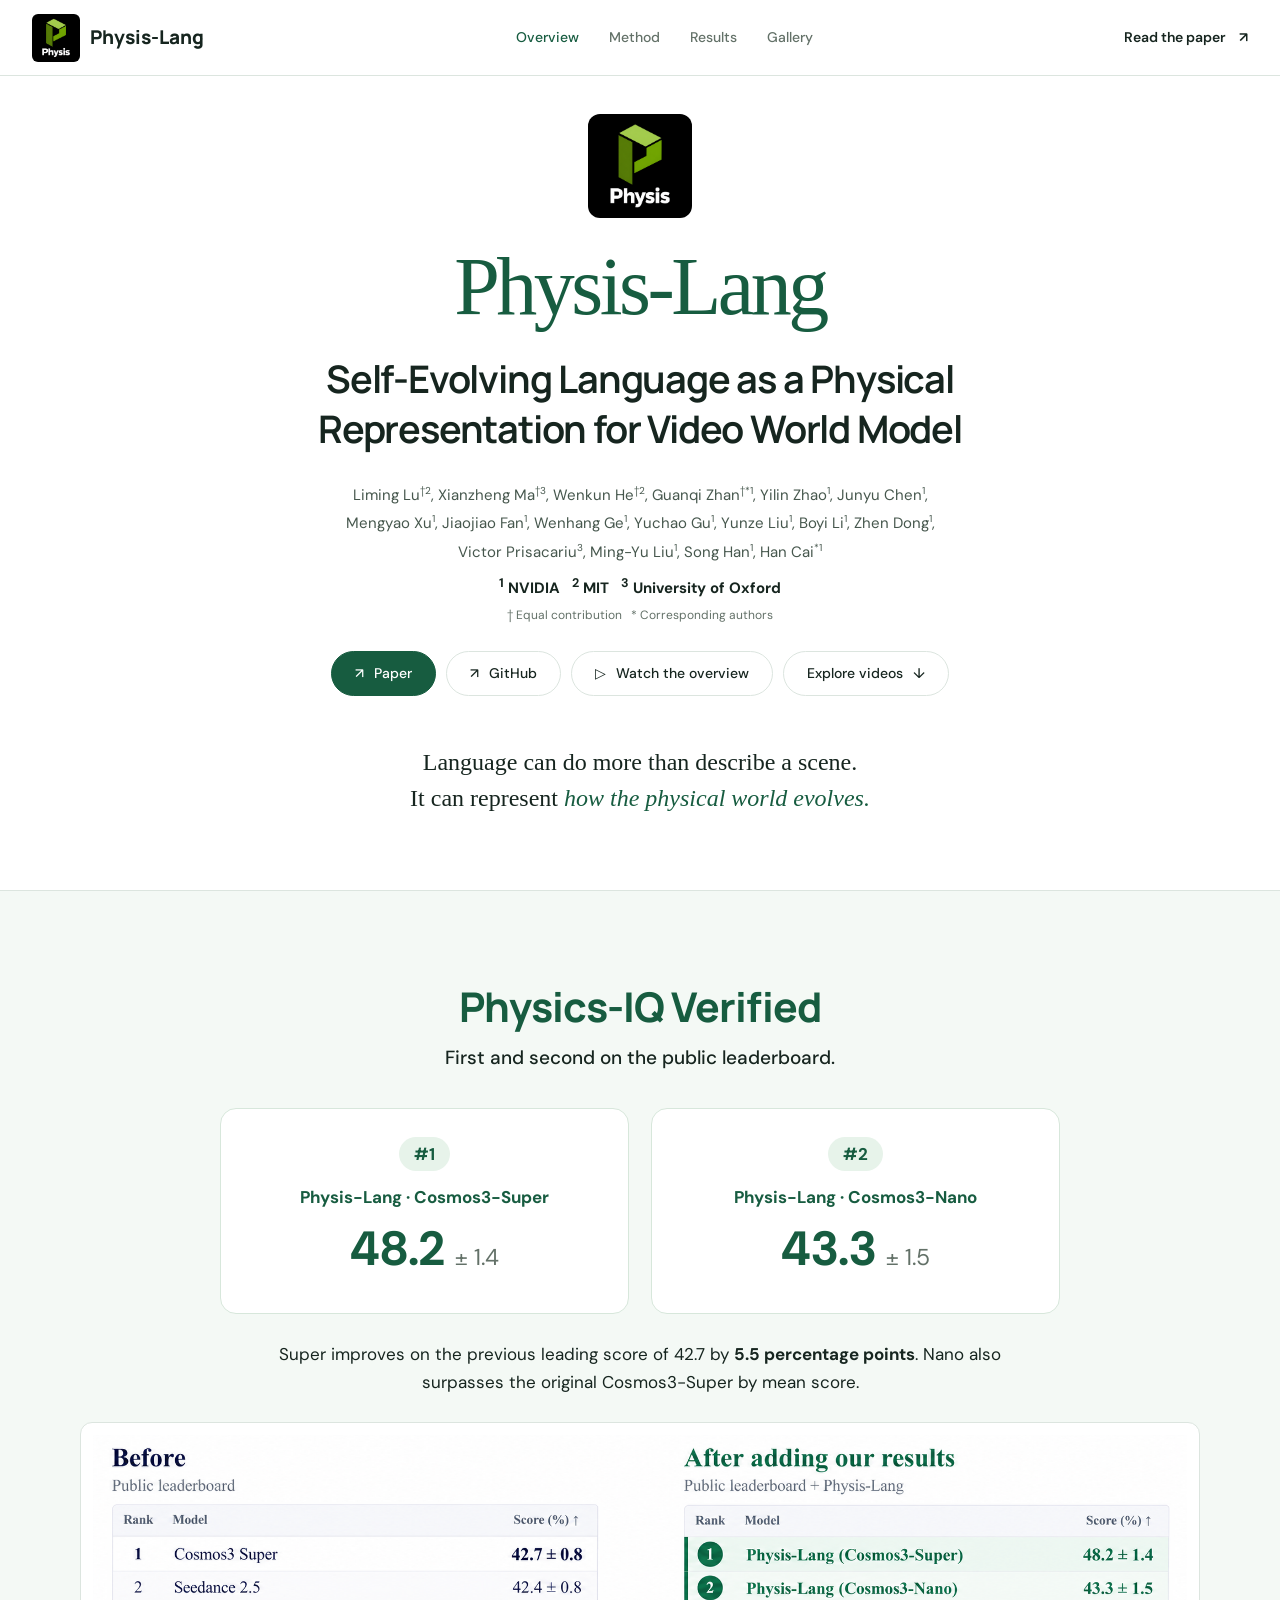
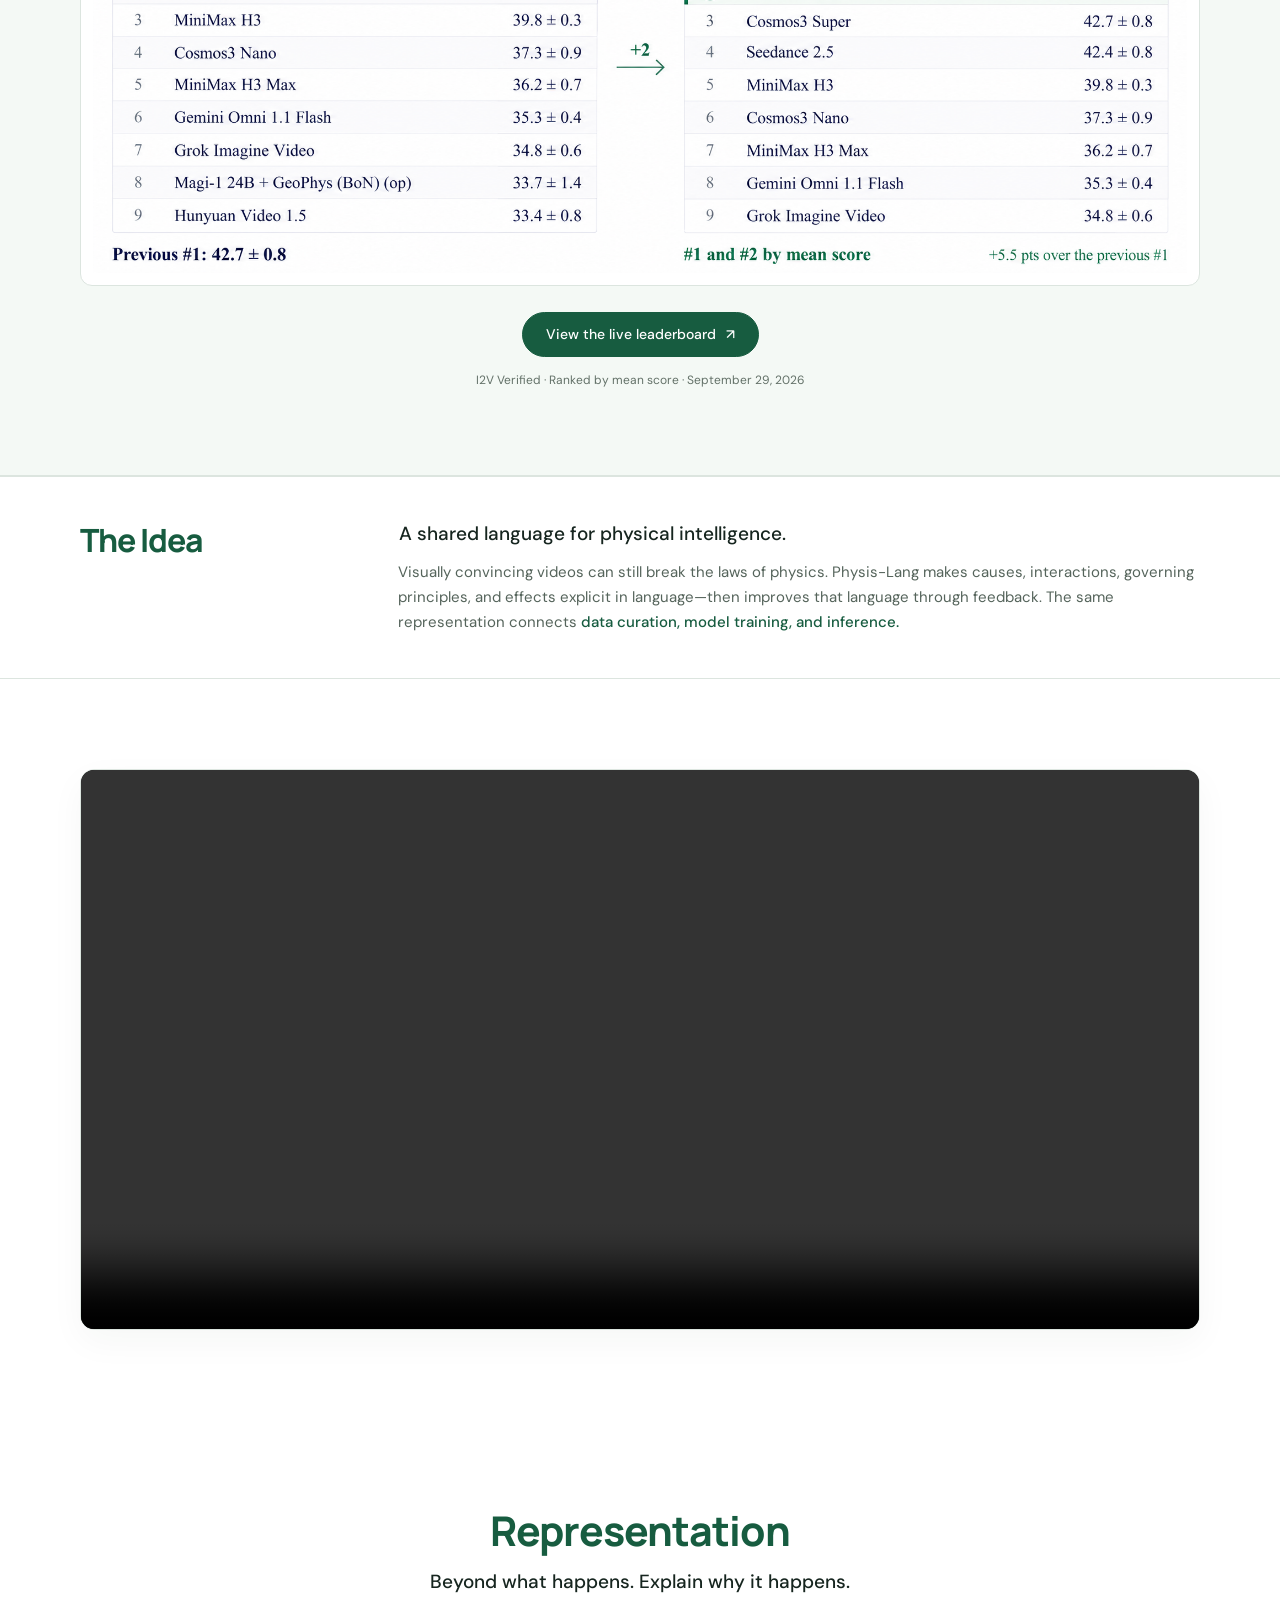
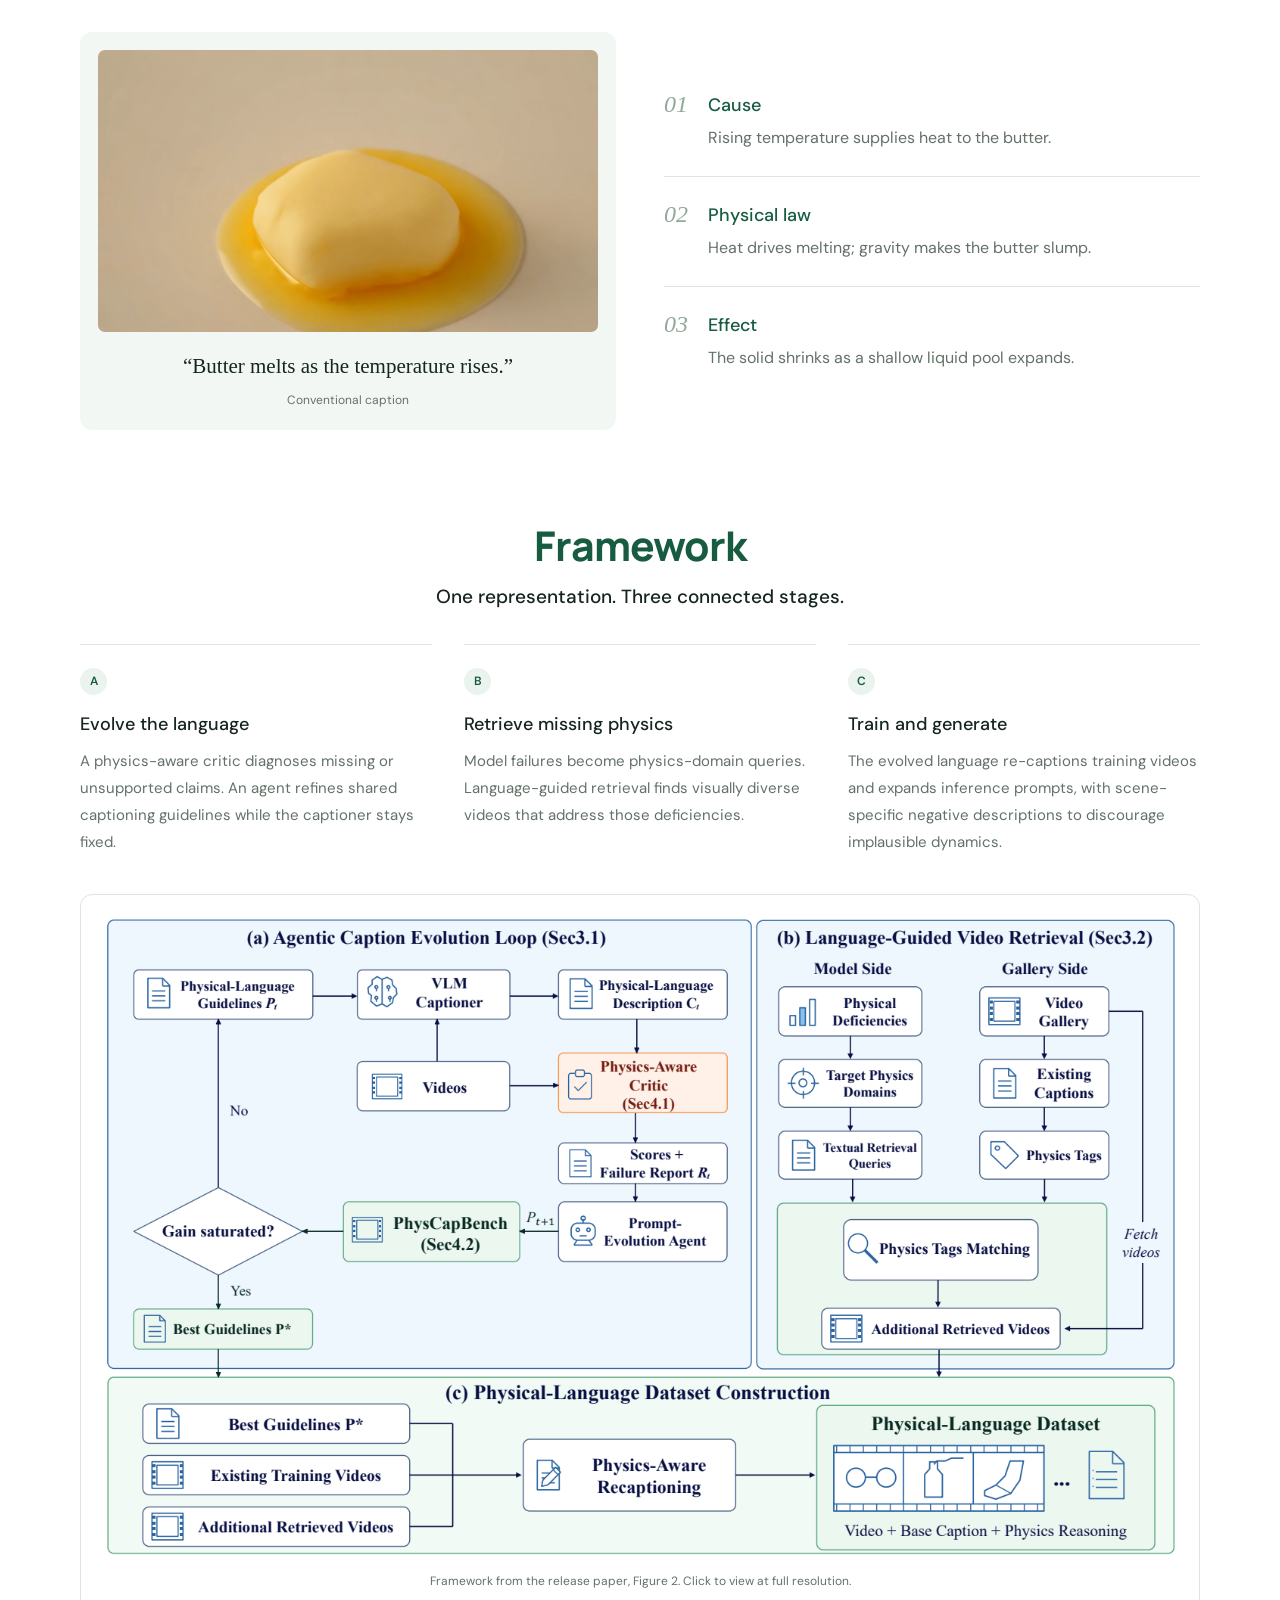
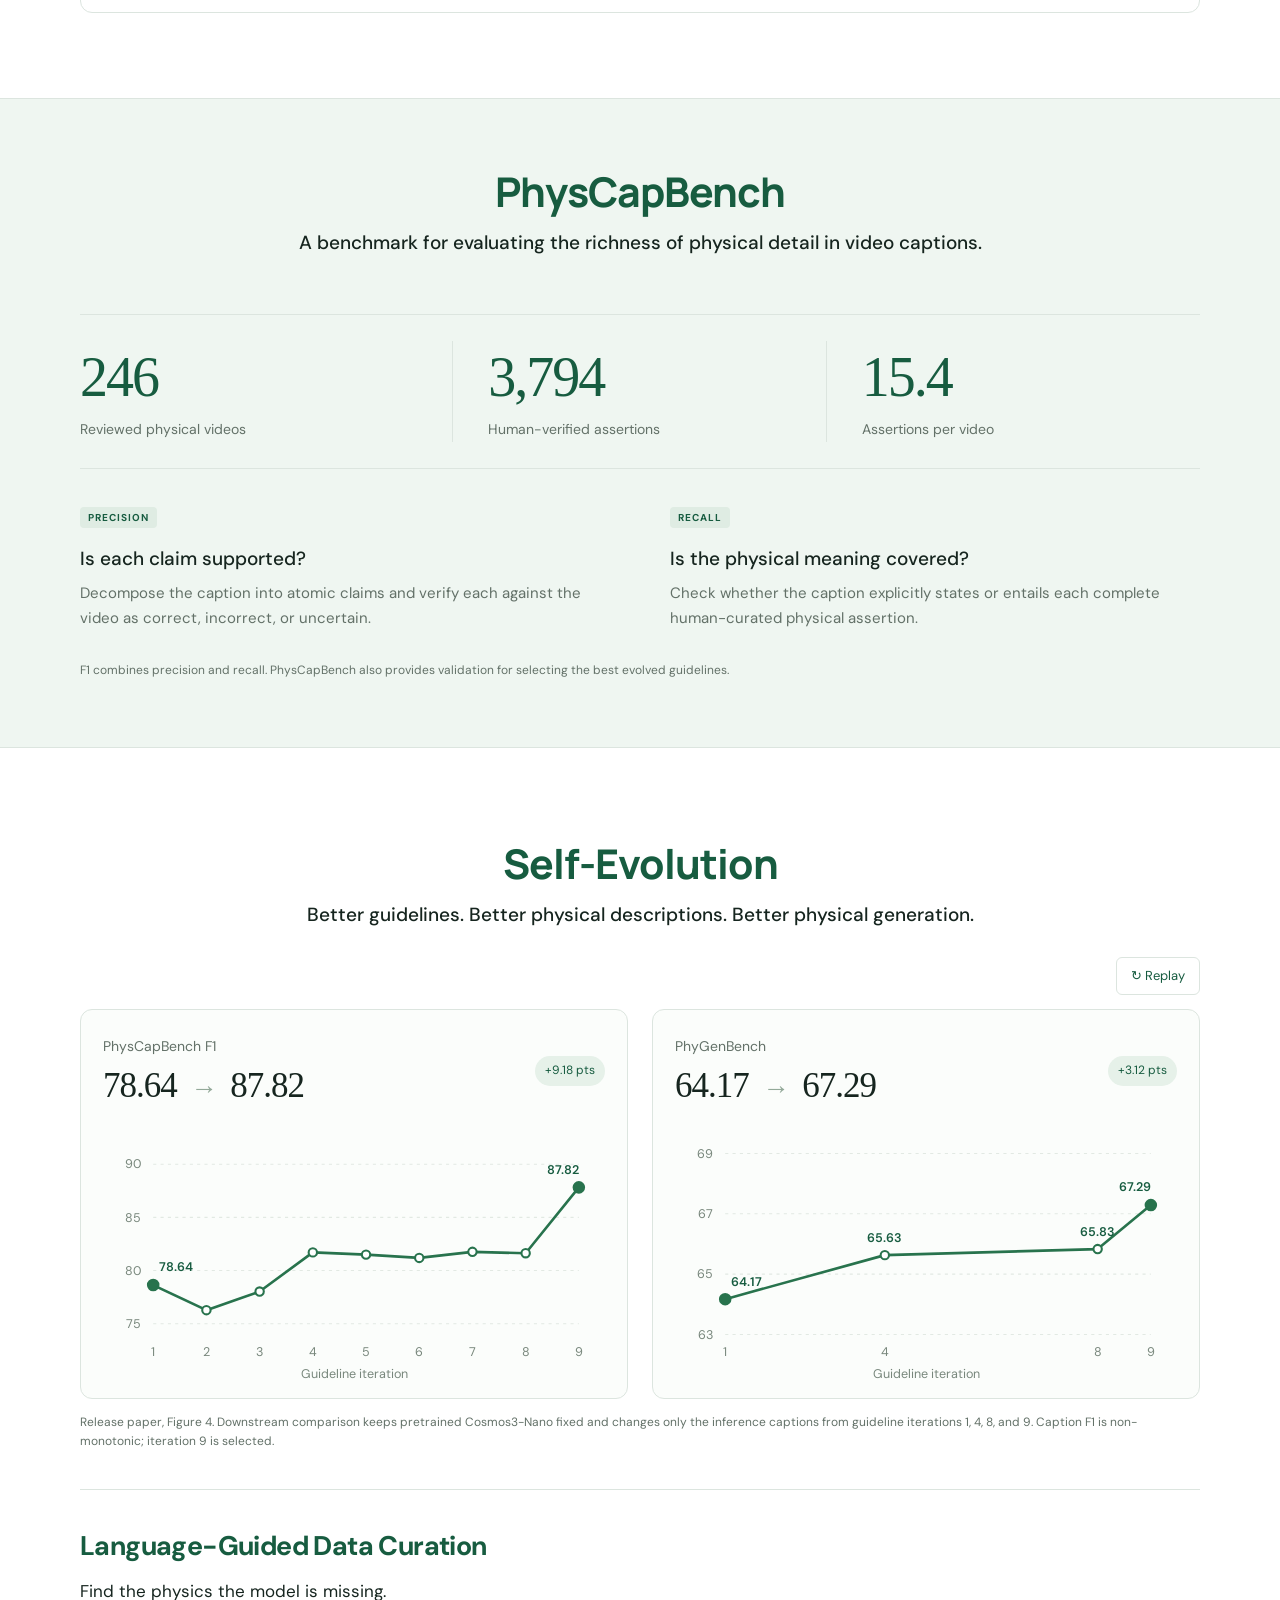
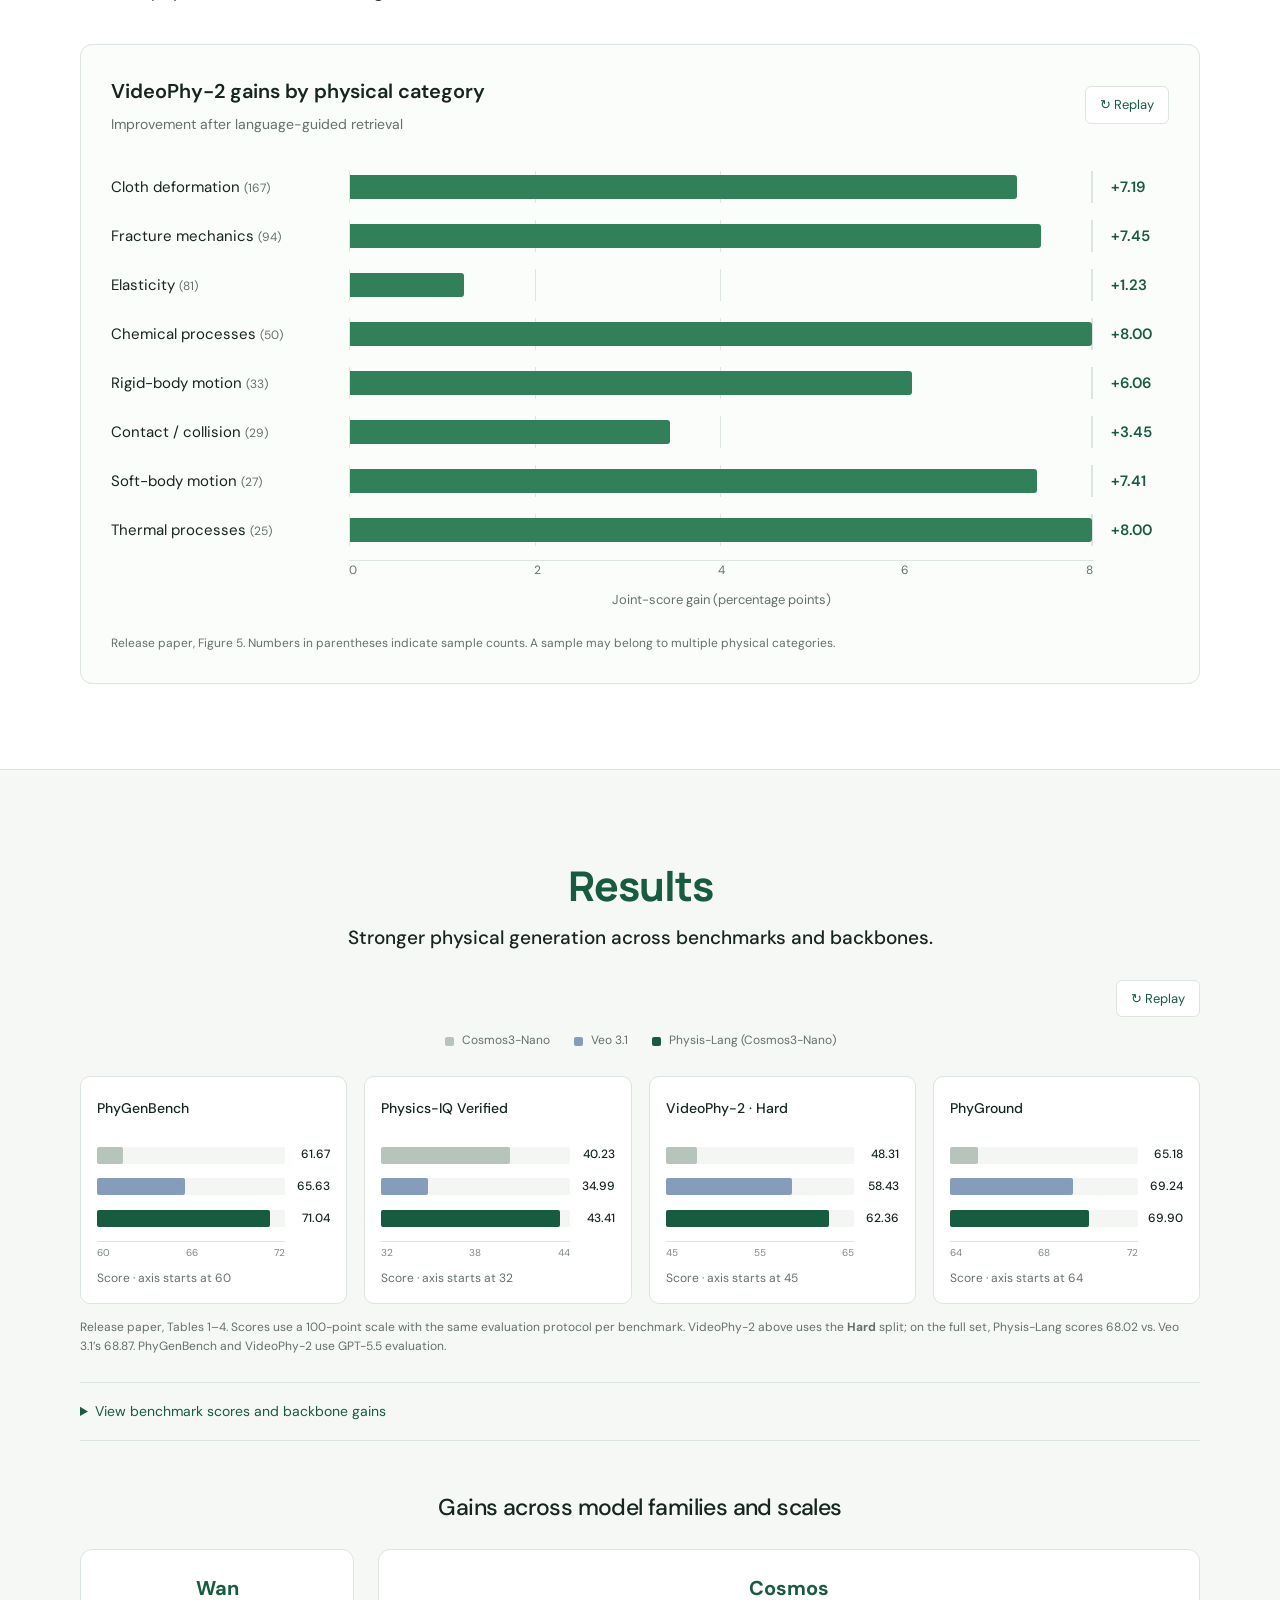
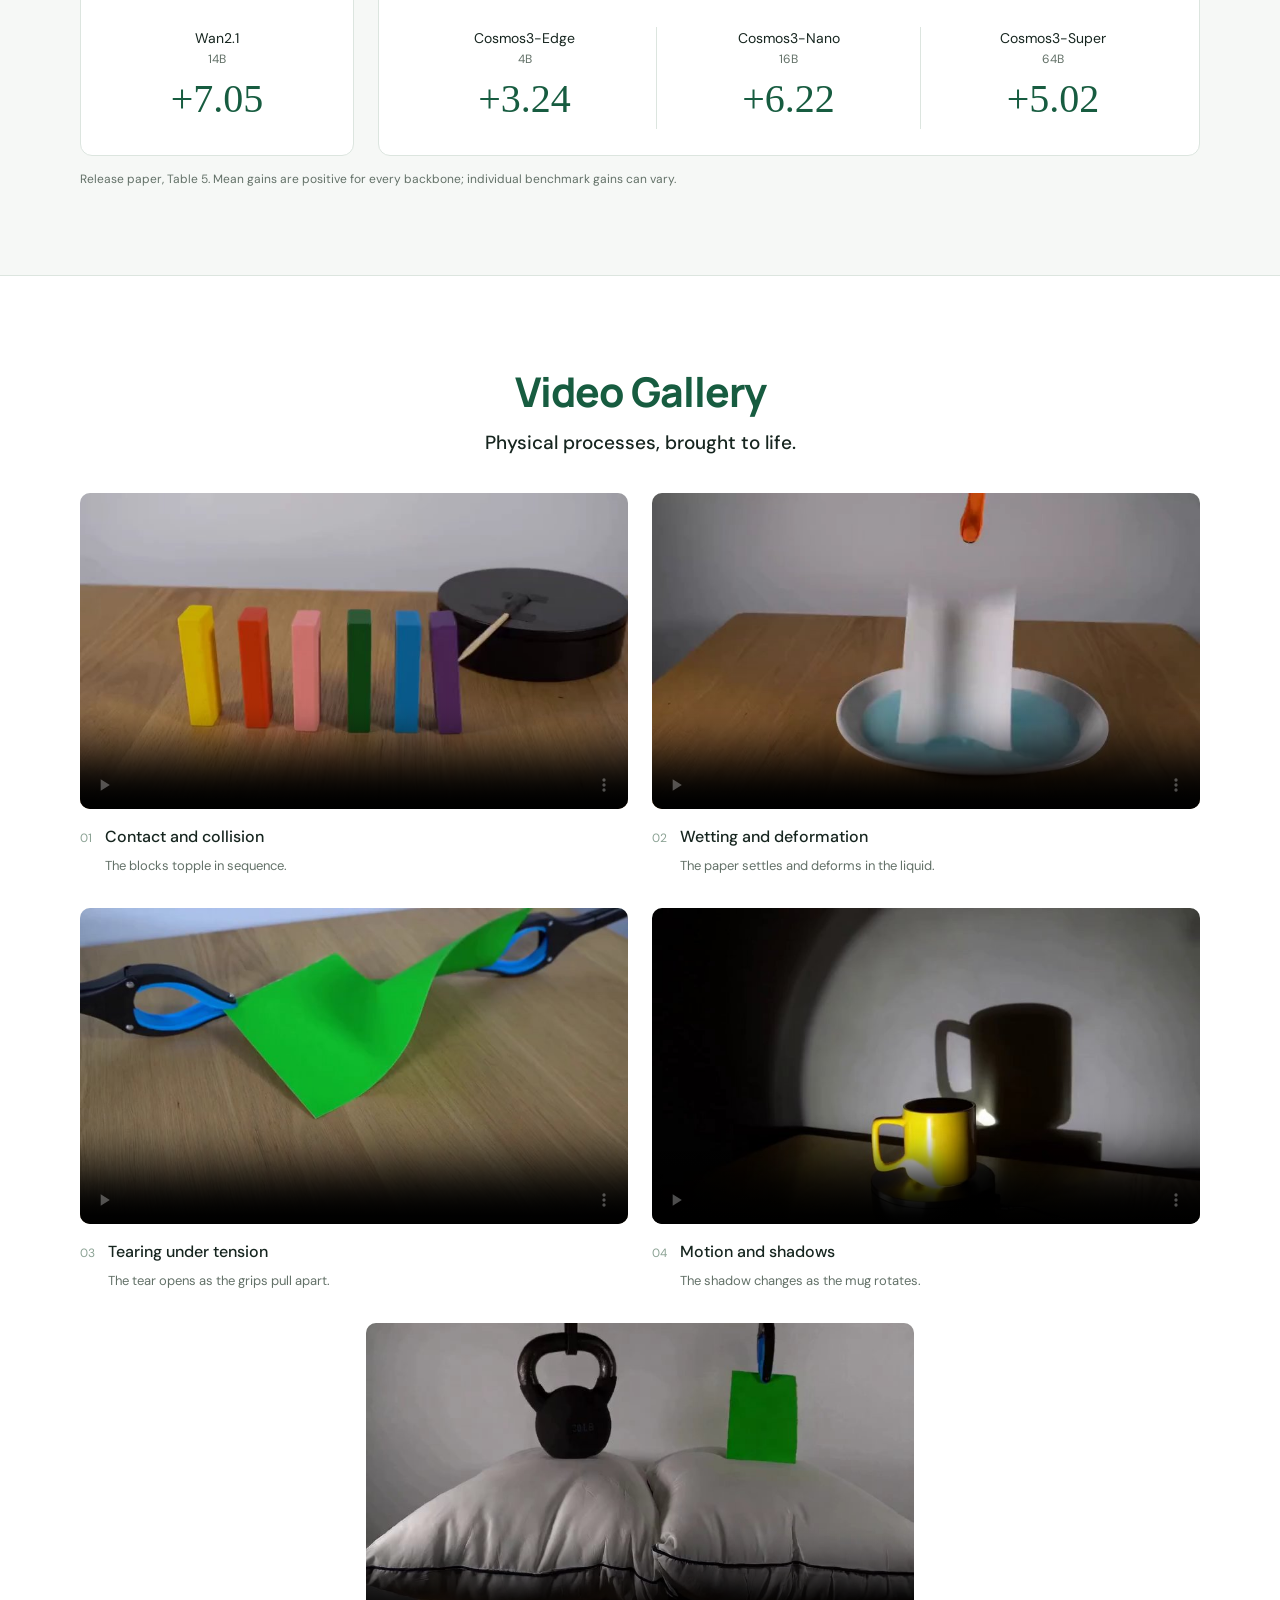
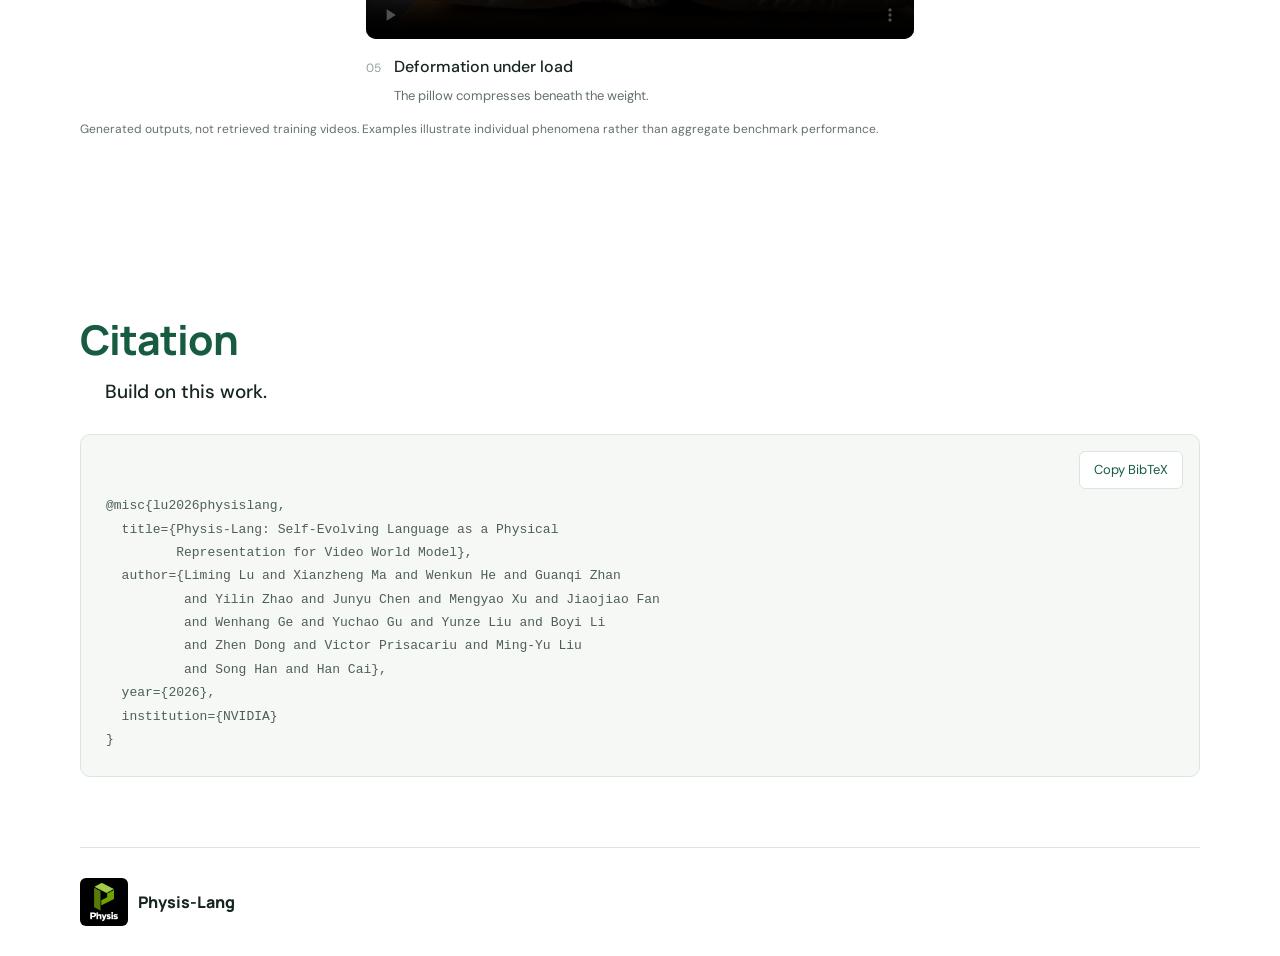
==== commit b14942c7: "Update project page arXiv and GitHub links" ====
--- a/index.html
+++ b/index.html
@@ -10,14 +10,14 @@
 </head>
 <body>
 <a class="skip" href="#overview">Skip to content</a>
-<header class="topbar"><a class="brand" href="#"><img class="brand-logo" src="assets/physis-logo.png" alt="Physis logo" width="48" height="48"> Physis-Lang</a><nav aria-label="Main navigation"><a href="#overview">Overview</a><a href="#method">Method</a><a href="#results">Results</a><a href="#gallery">Gallery</a></nav><a class="paper-nav" href="assets/Physis-Lang.pdf?v=20260929" target="_blank" rel="noopener">Read the paper <span aria-hidden="true">↗</span></a></header>
+<header class="topbar"><a class="brand" href="#"><img class="brand-logo" src="assets/physis-logo.png" alt="Physis logo" width="48" height="48"> Physis-Lang</a><nav aria-label="Main navigation"><a href="#overview">Overview</a><a href="#method">Method</a><a href="#results">Results</a><a href="#gallery">Gallery</a></nav><a class="paper-nav" href="https://arxiv.org/abs/2609.40358" target="_blank" rel="noopener">Read the paper <span aria-hidden="true">↗</span></a></header>
 <main>
 <section class="hero wrap" id="overview">
   <img class="hero-logo" src="assets/physis-logo.png" alt="Physis" width="104" height="104">
   <h1><span>Physis-Lang</span>Self-Evolving Language as a Physical<br class="desktop"> Representation for Video World Model</h1>
   <p class="authors">Liming Lu<sup>†2</sup>, Xianzheng Ma<sup>†3</sup>, Wenkun He<sup>†2</sup>, Guanqi Zhan<sup>†*1</sup>, Yilin Zhao<sup>1</sup>, Junyu Chen<sup>1</sup>,<br class="desktop"> Mengyao Xu<sup>1</sup>, Jiaojiao Fan<sup>1</sup>, Wenhang Ge<sup>1</sup>, Yuchao Gu<sup>1</sup>, Yunze Liu<sup>1</sup>, Boyi Li<sup>1</sup>, Zhen Dong<sup>1</sup>,<br class="desktop"> Victor Prisacariu<sup>3</sup>, Ming-Yu Liu<sup>1</sup>, Song Han<sup>1</sup>, Han Cai<sup>*1</sup></p>
   <p class="affiliation"><sup>1</sup> NVIDIA &nbsp; <sup>2</sup> MIT &nbsp; <sup>3</sup> University of Oxford <span>† Equal contribution &nbsp; * Corresponding authors</span></p>
-  <div class="hero-actions"><a class="button primary" href="assets/Physis-Lang.pdf?v=20260929" target="_blank" rel="noopener"><span aria-hidden="true">↗</span> Paper</a><a class="button" href="#demo"><span aria-hidden="true">▷</span> Watch the overview</a><a class="button" href="#gallery">Explore videos <span aria-hidden="true">↓</span></a></div>
+  <div class="hero-actions"><a class="button primary" href="https://arxiv.org/abs/2609.40358" target="_blank" rel="noopener"><span aria-hidden="true">↗</span> Paper</a><a class="button" href="https://github.com/Physis-Intelligence/Physis-Lang" target="_blank" rel="noopener"><span aria-hidden="true">↗</span> GitHub</a><a class="button" href="#demo"><span aria-hidden="true">▷</span> Watch the overview</a><a class="button" href="#gallery">Explore videos <span aria-hidden="true">↓</span></a></div>
   <p class="hero-thesis">Language can do more than describe a scene.<br>It can represent <em>how the physical world evolves.</em></p>
 </section>
 <section class="leaderboard-band" id="leaderboard"><div class="wrap section">
